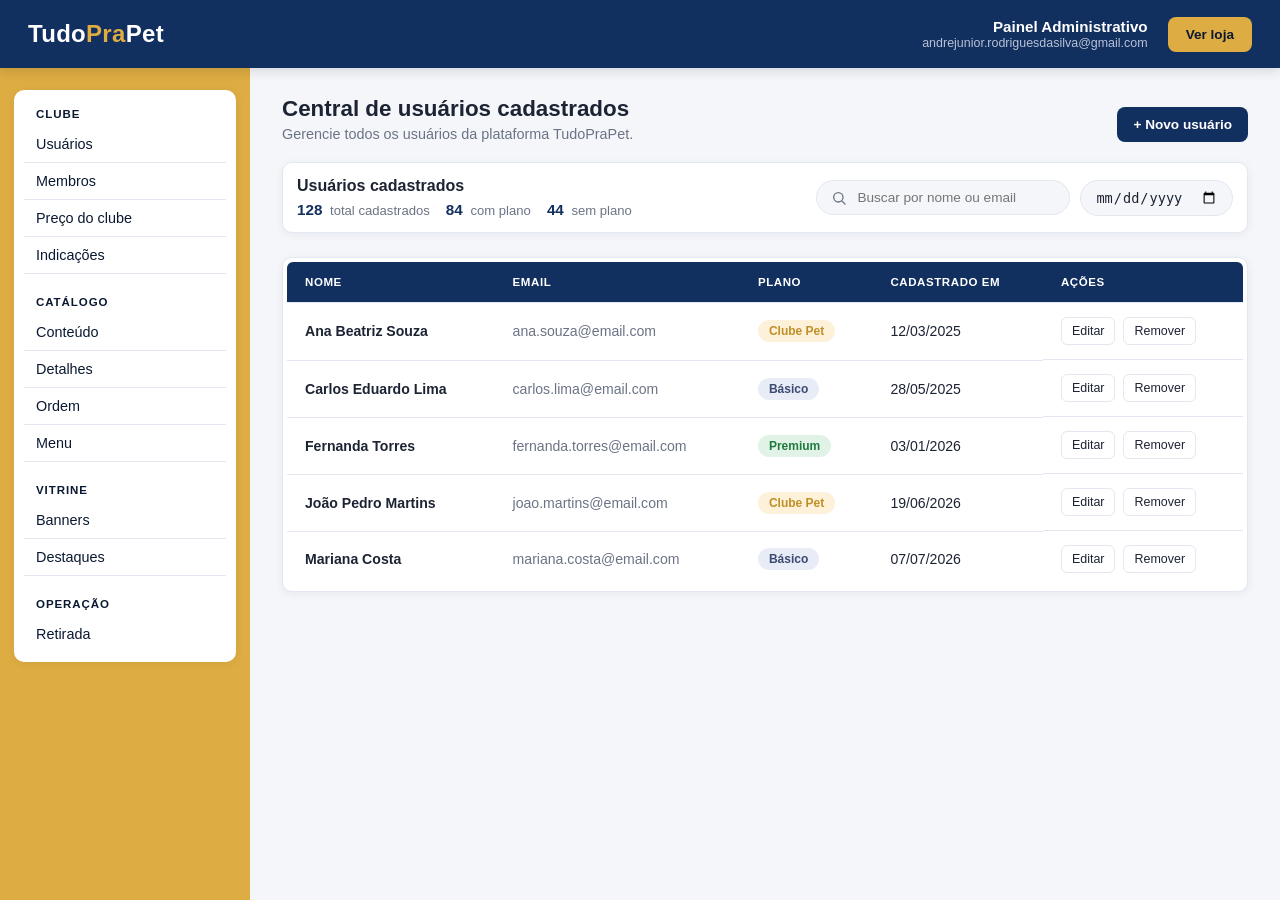
==== index.html @ 5418b4cb "adiciona estrutura inicial do painel administrativo e estilos correspondentes" ====
<!DOCTYPE html>
<html lang="pt-br">
<head>
<meta charset="UTF-8">
<meta name="viewport" content="width=device-width, initial-scale=1.0">
<title>Painel Administrativo · TudoPraPet</title>
<link rel="stylesheet" href="style.css">
</head>
<body>

  <nav class="topbar">
    <div class="brand">
      <h1>Tudo<span class="highlight">Pra</span>Pet</h1>
    </div>
    <div class="topbar-right">
      <div class="admin-meta">
        <div class="admin-title">Painel Administrativo</div>
        <div class="admin-email">andrejunior.rodriguesdasilva@gmail.com</div>
      </div>
      <button class="btn-store" type="button">Ver loja</button>
    </div>
  </nav>

  <div class="layout">

    <!-- ===== SIDEBAR ===== -->
    <aside class="sidebar">
      <nav>
        

        <div class="nav-card">
          <div class="nav-group">
            <span class="nav-title">Clube</span>
            <button class="nav-link" data-target="clube-usuarios">Usuários</button>
            <button class="nav-link" data-target="clube-membros">Membros</button>
            <button class="nav-link" data-target="clube-preco">Preço do clube</button>
            <button class="nav-link" data-target="clube-indicacoes">Indicações</button>
          </div>

          <div class="nav-group">
            <span class="nav-title">Catálogo</span>
            <button class="nav-link" data-target="catalogo-conteudo">Conteúdo</button>
            <button class="nav-link" data-target="catalogo-detalhes">Detalhes</button>
            <button class="nav-link" data-target="catalogo-ordem">Ordem</button>
            <button class="nav-link" data-target="catalogo-menu">Menu</button>
          </div>

          <div class="nav-group">
            <span class="nav-title">Vitrine</span>
            <button class="nav-link" data-target="vitrine-banners">Banners</button>
            <button class="nav-link" data-target="vitrine-destaques">Destaques</button>
          </div>

          <div class="nav-group">
            <span class="nav-title">Operação</span>
            <button class="nav-link" data-target="operacao-retirada">Retirada</button>
          </div>
        </div>
      </nav>
    </aside>

    <!-- ===== CONTENT ===== -->
    <main class="content">

      <!-- USUÁRIOS CADASTRADOS -->
      <section id="usuarios" class="panel active">
        <div class="panel-header">
          <div>
            <h2>Central de usuários cadastrados</h2>
            <p>Gerencie todos os usuários da plataforma TudoPraPet.</p>
          </div>
          <button class="btn-primary" type="button">+ Novo usuário</button>
        </div>

        <div class="card table-toolbar-card">
          <div class="table-toolbar">
            <div class="toolbar-info">
              <h3>Usuários cadastrados</h3>
              <div class="toolbar-stats">
                <span><strong>128</strong> total cadastrados</span>
                <span><strong>84</strong> com plano</span>
                <span><strong>44</strong> sem plano</span>
              </div>
            </div>
            <div class="toolbar-filters">
              <div class="search-box">
                <svg class="search-icon" viewBox="0 0 24 24" width="16" height="16" fill="none" stroke="currentColor" stroke-width="2" stroke-linecap="round" stroke-linejoin="round">
                  <circle cx="11" cy="11" r="7"></circle>
                  <line x1="21" y1="21" x2="16.65" y2="16.65"></line>
                </svg>
                <input type="text" placeholder="Buscar por nome ou email">
              </div>
              <input type="date" class="date-filter" title="Filtrar por data de cadastro">
            </div>
          </div>
        </div>

        <div class="card">
          <table>
            <thead>
              <tr>
                <th>Nome</th>
                <th>Email</th>
                <th>Plano</th>
                <th>Cadastrado em</th>
                <th>Ações</th>
              </tr>
            </thead>
            <tbody>
              <tr>
                <td class="user-name">Ana Beatriz Souza</td>
                <td class="user-email-cell">ana.souza@email.com</td>
                <td><span class="badge badge-clube">Clube Pet</span></td>
                <td>12/03/2025</td>
                <td class="row-actions">
                  <button class="icon-btn">Editar</button>
                  <button class="icon-btn danger">Remover</button>
                </td>
              </tr>
              <tr>
                <td class="user-name">Carlos Eduardo Lima</td>
                <td class="user-email-cell">carlos.lima@email.com</td>
                <td><span class="badge badge-basico">Básico</span></td>
                <td>28/05/2025</td>
                <td class="row-actions">
                  <button class="icon-btn">Editar</button>
                  <button class="icon-btn danger">Remover</button>
                </td>
              </tr>
              <tr>
                <td class="user-name">Fernanda Torres</td>
                <td class="user-email-cell">fernanda.torres@email.com</td>
                <td><span class="badge badge-premium">Premium</span></td>
                <td>03/01/2026</td>
                <td class="row-actions">
                  <button class="icon-btn">Editar</button>
                  <button class="icon-btn danger">Remover</button>
                </td>
              </tr>
              <tr>
                <td class="user-name">João Pedro Martins</td>
                <td class="user-email-cell">joao.martins@email.com</td>
                <td><span class="badge badge-clube">Clube Pet</span></td>
                <td>19/06/2026</td>
                <td class="row-actions">
                  <button class="icon-btn">Editar</button>
                  <button class="icon-btn danger">Remover</button>
                </td>
              </tr>
              <tr>
                <td class="user-name">Mariana Costa</td>
                <td class="user-email-cell">mariana.costa@email.com</td>
                <td><span class="badge badge-basico">Básico</span></td>
                <td>07/07/2026</td>
                <td class="row-actions">
                  <button class="icon-btn">Editar</button>
                  <button class="icon-btn danger">Remover</button>
                </td>
              </tr>
            </tbody>
          </table>
        </div>
      </section>

      <!-- CLUBE > USUÁRIOS -->
      <section id="clube-usuarios" class="panel">
        <div class="panel-header">
          <div>
            <h2>Clube · Usuários</h2>
            <p>Usuários vinculados ao Clube TudoPraPet.</p>
          </div>
        </div>
        <div class="card">
          <table>
            <thead>
              <tr>
                <th>Nome</th>
                <th>Email</th>
                <th>Status</th>
                <th>Cadastrado em</th>
                <th>Ações</th>
              </tr>
            </thead>
            <tbody>
              <tr>
                <td class="user-name">Ana Beatriz Souza</td>
                <td class="user-email-cell">ana.souza@email.com</td>
                <td><span class="badge badge-premium">Ativo</span></td>
                <td>12/03/2025</td>
                <td class="row-actions">
                  <button class="icon-btn">Ver</button>
                </td>
              </tr>
              <tr>
                <td class="user-name">João Pedro Martins</td>
                <td class="user-email-cell">joao.martins@email.com</td>
                <td><span class="badge badge-premium">Ativo</span></td>
                <td>19/06/2026</td>
                <td class="row-actions">
                  <button class="icon-btn">Ver</button>
                </td>
              </tr>
            </tbody>
          </table>
        </div>
      </section>

      <!-- CLUBE > MEMBROS -->
      <section id="clube-membros" class="panel">
        <div class="panel-header">
          <div>
            <h2>Clube · Membros</h2>
            <p>Visão geral dos membros ativos do clube.</p>
          </div>
        </div>
        <div class="stats-grid">
          <div class="stat-card">
            <div class="stat-label">Membros ativos</div>
            <div class="stat-value">1.284</div>
          </div>
          <div class="stat-card">
            <div class="stat-label">Novos este mês</div>
            <div class="stat-value mustard">96</div>
          </div>
          <div class="stat-card">
            <div class="stat-label">Cancelamentos</div>
            <div class="stat-value">14</div>
          </div>
        </div>
        <div class="placeholder-card">
          <h3>Lista de membros</h3>
          <p>A listagem detalhada de membros do clube será exibida aqui.</p>
        </div>
      </section>

      <!-- CLUBE > PREÇO DO CLUBE -->
      <section id="clube-preco" class="panel">
        <div class="panel-header">
          <div>
            <h2>Clube · Preço do clube</h2>
            <p>Configure o valor da assinatura do Clube TudoPraPet.</p>
          </div>
        </div>
        <div class="card" style="padding:24px;">
          <label class="price-input-label">Valor mensal (R$)</label>
          <input type="text" value="49,90" class="price-input">
          <div class="price-actions">
            <button class="btn-primary" type="button">Salvar alterações</button>
          </div>
        </div>
      </section>

      <!-- CLUBE > INDICAÇÕES -->
      <section id="clube-indicacoes" class="panel">
        <div class="panel-header">
          <div>
            <h2>Clube · Indicações</h2>
            <p>Acompanhe as indicações feitas pelos membros do clube.</p>
          </div>
        </div>
        <div class="card">
          <table>
            <thead>
              <tr>
                <th>Indicado por</th>
                <th>Email do indicado</th>
                <th>Status</th>
                <th>Data</th>
              </tr>
            </thead>
            <tbody>
              <tr>
                <td class="user-name">Ana Beatriz Souza</td>
                <td class="user-email-cell">novo.amigo@email.com</td>
                <td><span class="badge badge-premium">Convertido</span></td>
                <td>02/07/2026</td>
              </tr>
              <tr>
                <td class="user-name">Fernanda Torres</td>
                <td class="user-email-cell">outro.contato@email.com</td>
                <td><span class="badge badge-basico">Pendente</span></td>
                <td>15/07/2026</td>
              </tr>
            </tbody>
          </table>
        </div>
      </section>

      <!-- CATÁLOGO > CONTEÚDO -->
      <section id="catalogo-conteudo" class="panel">
        <div class="panel-header">
          <div>
            <h2>Catálogo · Conteúdo</h2>
            <p>Gerencie os produtos e conteúdos exibidos na loja.</p>
          </div>
          <button class="btn-primary" type="button">+ Novo item</button>
        </div>
        <div class="placeholder-card">
          <h3>Itens do catálogo</h3>
          <p>A listagem de produtos e conteúdos será exibida aqui.</p>
        </div>
      </section>

      <!-- CATÁLOGO > DETALHES -->
      <section id="catalogo-detalhes" class="panel">
        <div class="panel-header">
          <div>
            <h2>Catálogo · Detalhes</h2>
            <p>Edite as informações detalhadas de cada item do catálogo.</p>
          </div>
        </div>
        <div class="placeholder-card">
          <h3>Detalhes do item</h3>
          <p>Selecione um item do catálogo para editar seus detalhes.</p>
        </div>
      </section>

      <!-- CATÁLOGO > ORDEM -->
      <section id="catalogo-ordem" class="panel">
        <div class="panel-header">
          <div>
            <h2>Catálogo · Ordem</h2>
            <p>Defina a ordem de exibição dos itens na loja.</p>
          </div>
        </div>
        <div class="placeholder-card">
          <h3>Ordenação</h3>
          <p>Arraste e solte os itens para reordenar (em breve).</p>
        </div>
      </section>

      <!-- CATÁLOGO > MENU -->
      <section id="catalogo-menu" class="panel">
        <div class="panel-header">
          <div>
            <h2>Catálogo · Menu</h2>
            <p>Gerencie as categorias e o menu de navegação da loja.</p>
          </div>
        </div>
        <div class="placeholder-card">
          <h3>Estrutura do menu</h3>
          <p>A árvore de categorias e menu será exibida aqui.</p>
        </div>
      </section>

      <!-- VITRINE > BANNERS -->
      <section id="vitrine-banners" class="panel">
        <div class="panel-header">
          <div>
            <h2>Vitrine · Banners</h2>
            <p>Gerencie os banners exibidos na loja.</p>
          </div>
          <button class="btn-primary" type="button">+ Novo banner</button>
        </div>
        <div class="placeholder-card">
          <h3>Banners cadastrados</h3>
          <p>A listagem de banners da vitrine será exibida aqui.</p>
        </div>
      </section>

      <!-- VITRINE > DESTAQUES -->
      <section id="vitrine-destaques" class="panel">
        <div class="panel-header">
          <div>
            <h2>Vitrine · Destaques</h2>
            <p>Defina os produtos e conteúdos em destaque na loja.</p>
          </div>
        </div>
        <div class="placeholder-card">
          <h3>Itens em destaque</h3>
          <p>A listagem de destaques da vitrine será exibida aqui.</p>
        </div>
      </section>

      <!-- OPERAÇÃO > RETIRADA -->
      <section id="operacao-retirada" class="panel">
        <div class="panel-header">
          <div>
            <h2>Operação · Retirada</h2>
            <p>Gerencie os pontos e pedidos de retirada.</p>
          </div>
        </div>
        <div class="placeholder-card">
          <h3>Pedidos para retirada</h3>
          <p>A listagem de pedidos de retirada será exibida aqui.</p>
        </div>
      </section>

    </main>
  </div>

  <script>
    const navLinks = document.querySelectorAll('.nav-link');
    const panels = document.querySelectorAll('.panel');

    navLinks.forEach(link => {
      link.addEventListener('click', () => {
        const target = link.getAttribute('data-target');

        navLinks.forEach(l => l.classList.remove('active'));
        link.classList.add('active');

        panels.forEach(panel => {
          panel.classList.toggle('active', panel.id === target);
        });
      });
    });
  </script>

</body>
</html>
---- style.css ----
:root{
  --navy: #112f5f;
  --navy-dark: #0a1931;
  --navy-light: #1a3773;
  --mustard: #ddac42;
  --mustard-dark: #c08f27;
  --bg: #f4f6fa;
  --card: #ffffff;
  --border: #e3e7ef;
  --text: #1c2333;
  --text-muted: #6b7385;
  --radius: 10px;
  --shadow: 0 2px 10px rgba(15, 26, 53, 0.06);
}

*{box-sizing:border-box;}
body{margin:0;padding:0;}

body{
  font-family: "Segoe UI", Roboto, Helvetica, Arial, sans-serif;
  background: var(--bg);
  color: var(--text);
}

/* ===== TOPBAR ===== */
.topbar{
  background: var(--navy);
  color:#fff;
  display:flex;
  align-items:center;
  justify-content:space-between;
  padding: 0 28px;
  height: 68px;
  position: sticky;
  top:0;
  z-index: 100;
  box-shadow: 0 2px 12px rgba(0,0,0,0.15);
}

.brand h1{
  margin:0;
  font-size: 1.5rem;
  font-weight: 800;
  letter-spacing: 0.3px;
}

.brand h1 .highlight{
  color: var(--mustard);
}

.topbar-right{
  display:flex;
  align-items:center;
  gap: 20px;
}

.admin-meta{
  text-align:right;
  line-height: 1.25;
}

.admin-meta .admin-title{
  font-weight: 600;
  font-size: 0.95rem;
}

.admin-meta .admin-email{
  font-size: 0.78rem;
  color: #b9c2d6;
}

.btn-store{
  background: var(--mustard);
  color: var(--navy-dark);
  border: none;
  padding: 10px 18px;
  border-radius: 8px;
  font-weight: 700;
  font-size: 0.85rem;
  cursor: pointer;
  transition: background 0.15s ease, transform 0.1s ease;
  white-space: nowrap;
}

.btn-store:hover{
  background: var(--mustard-dark);
}

.btn-store:active{
  transform: scale(0.97);
}

/* ===== LAYOUT ===== */
.layout{
  display:flex;
  min-height: calc(100vh - 68px);
}

/* ===== SIDEBAR ===== */
.sidebar{
  width: 250px;
  flex-shrink:0;
  background: var(--mustard);
  color: var(--navy-dark);
  padding: 22px 14px;
}

.nav-card{
  background: #fff;
  border-radius: var(--radius);
  box-shadow: var(--shadow);
  padding: 10px;
  margin-bottom: 16px;
}

.nav-card:last-child{
  margin-bottom: 0;
}

.nav-group{
  margin-bottom: 14px;
}

.nav-group:last-child{
  margin-bottom: 0;
}

.nav-title{
  display:block;
  font-size: 0.72rem;
  text-transform: uppercase;
  letter-spacing: 0.08em;
  color: var(--navy-dark);
  font-weight: 800;
  padding: 8px 12px 6px;
}

.nav-link{
  display:block;
  width:100%;
  background: none;
  border: none;
  border-bottom: 1px solid var(--border);
  color: var(--navy-dark);
  text-align:left;
  padding: 10px 12px;
  font-size: 0.9rem;
  cursor:pointer;
  transition: background 0.15s ease, color 0.15s ease;
}

.nav-group:last-child .nav-link:last-child{
  border-bottom: none;
}

.nav-link:hover{
  background: var(--bg);
}

.nav-link.active{
  background: var(--navy);
  color: #fff;
  font-weight: 700;
  border-radius: 8px;
  border-color: var(--navy);
}

/* ===== CONTENT ===== */
.content{
  flex:1;
  padding: 28px 32px;
  max-width: 100%;
  overflow-x: auto;
}

.panel{
  display:none;
}

.panel.active{
  display:block;
  animation: fadeIn 0.18s ease;
}

@keyframes fadeIn{
  from{opacity:0; transform: translateY(4px);}
  to{opacity:1; transform: translateY(0);}
}

.panel-header{
  display:flex;
  align-items:flex-end;
  justify-content:space-between;
  flex-wrap: wrap;
  gap: 12px;
  margin-bottom: 20px;
}

.panel-header h2{
  margin:0 0 4px 0;
  font-size: 1.4rem;
}

.panel-header p{
  margin:0;
  color: var(--text-muted);
  font-size: 0.9rem;
}

.btn-primary{
  background: var(--navy);
  color:#fff;
  border:none;
  padding: 10px 16px;
  border-radius: 8px;
  font-weight: 600;
  font-size: 0.85rem;
  cursor:pointer;
}

.btn-primary:hover{
  background: var(--navy-light);
}

/* ===== CARD / TABLE ===== */
.card{
  background: var(--card);
  border: 1px solid var(--border);
  border-radius: var(--radius);
  box-shadow: var(--shadow);
  padding: 4px;
  margin-bottom: 24px;
  overflow: hidden;
}

.table-toolbar-card{
  padding: 14px;
}

.table-toolbar{
  display:flex;
  align-items:center;
  justify-content:space-between;
  flex-wrap: wrap;
  gap: 16px;
}

.toolbar-info h3{
  margin: 0 0 6px 0;
  font-size: 1rem;
  color: var(--text);
}

.toolbar-stats{
  display:flex;
  flex-wrap: wrap;
  gap: 16px;
  font-size: 0.82rem;
  color: var(--text-muted);
}

.toolbar-stats strong{
  color: var(--navy);
  font-size: 0.95rem;
  margin-right: 4px;
}

.toolbar-filters{
  display:flex;
  align-items:center;
  gap: 10px;
  flex-wrap: wrap;
}

.search-box{
  display:flex;
  align-items:center;
  gap: 8px;
  background: var(--bg);
  border: 1px solid var(--border);
  border-radius: 999px;
  padding: 8px 14px;
  transition: border-color 0.15s ease;
}

.search-box:focus-within{
  border-color: var(--navy);
}

.search-icon{
  color: var(--text-muted);
  flex-shrink: 0;
}

.search-box input{
  border: none;
  background: none;
  outline: none;
  font-size: 0.85rem;
  color: var(--text);
  width: 200px;
}

.date-filter{
  border: 1px solid var(--border);
  border-radius: 999px;
  padding: 8px 14px;
  font-size: 0.85rem;
  color: var(--text);
  background: var(--bg);
  outline: none;
}

.date-filter:focus{
  border-color: var(--navy);
}

table{
  width:100%;
  border-collapse: collapse;
  font-size: 0.88rem;
}

thead th{
  text-align:left;
  padding: 14px 18px;
  font-size: 0.72rem;
  text-transform: uppercase;
  letter-spacing: 0.05em;
  color: #fff;
  background: var(--navy);
  border-bottom: 1px solid var(--border);
}

thead th:first-child{
  border-top-left-radius: 6px;
}

thead th:last-child{
  border-top-right-radius: 6px;
}

tbody td{
  padding: 14px 18px;
  border-bottom: 1px solid var(--border);
  vertical-align: middle;
}

tbody tr:last-child td{
  border-bottom: none;
}

tbody tr:hover{
  background: #fafbfd;
}

.user-name{
  font-weight: 600;
}

.user-email-cell{
  color: var(--text-muted);
}

.badge{
  display:inline-block;
  padding: 4px 11px;
  border-radius: 999px;
  font-size: 0.75rem;
  font-weight: 700;
}

.badge-clube{ background:#fdf1da; color:var(--mustard-dark); }
.badge-basico{ background:#e7ecf7; color:#3b4a72; }
.badge-premium{ background:#e0f3e6; color:#1f7a3d; }

.row-actions{
  display:flex;
  gap:8px;
}

.icon-btn{
  border:1px solid var(--border);
  background:#fff;
  border-radius:6px;
  padding: 6px 10px;
  font-size: 0.78rem;
  cursor:pointer;
  color: var(--text);
}

.icon-btn:hover{
  border-color: var(--navy);
  color: var(--navy);
}

.icon-btn.danger:hover{
  border-color:#c0392b;
  color:#c0392b;
}

/* ===== STATS (Clube) ===== */
.stats-grid{
  display:grid;
  grid-template-columns: repeat(auto-fit, minmax(200px, 1fr));
  gap: 16px;
  margin-bottom: 24px;
}

.stat-card{
  background: var(--card);
  border: 1px solid var(--border);
  border-radius: var(--radius);
  box-shadow: var(--shadow);
  padding: 18px 20px;
}

.stat-card .stat-label{
  font-size: 0.78rem;
  color: var(--text-muted);
  margin-bottom: 6px;
}

.stat-card .stat-value{
  font-size: 1.6rem;
  font-weight: 800;
  color: var(--navy);
}

.stat-card .stat-value.mustard{
  color: var(--mustard-dark);
}

.placeholder-card{
  background: var(--card);
  border: 1px dashed var(--border);
  border-radius: var(--radius);
  padding: 40px 20px;
  text-align:center;
  color: var(--text-muted);
}

.placeholder-card h3{
  color: var(--text);
  margin-top:0;
}

.price-input-label{
  display:block;
  font-size:0.85rem;
  color:var(--text-muted);
  margin-bottom:6px;
}

.price-input{
  padding:10px 14px;
  border:1px solid var(--border);
  border-radius:8px;
  font-size:1rem;
  width:220px;
}

.price-actions{
  margin-top:16px;
}

@media (max-width: 860px){
  .layout{ flex-direction: column; }
  .sidebar{ width:100%; display:flex; flex-wrap:wrap; gap:4px; }
  .nav-group{ margin-bottom: 8px; }
  .content{ padding: 20px; }
}
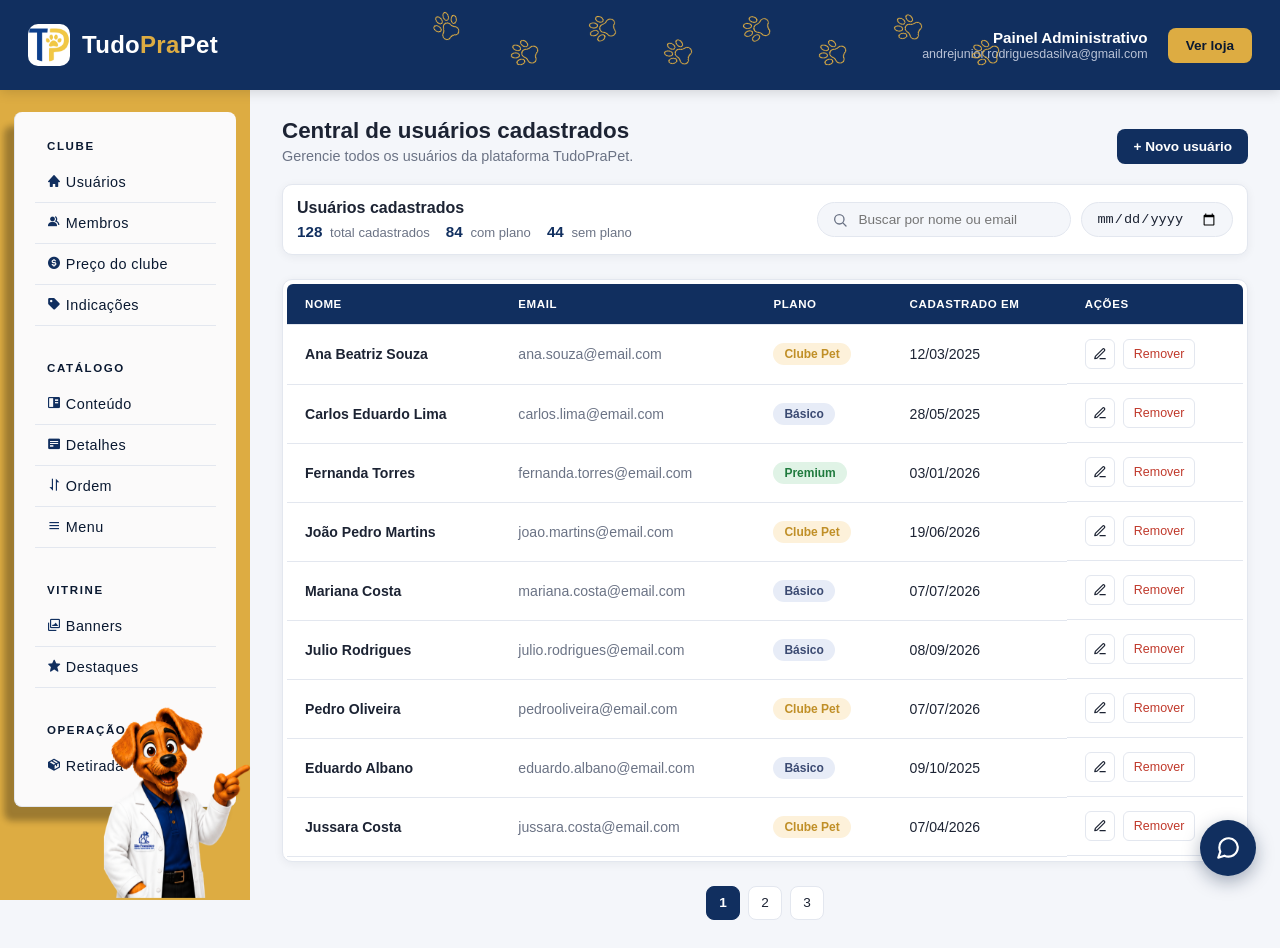
==== commit b4f06a89: "feat: - Criei a estrutura da `.topbar` com informações administrativas, logo e botão de acesso à loj" ====
--- a/index.html
+++ b/index.html
@@ -5,11 +5,16 @@
 <meta name="viewport" content="width=device-width, initial-scale=1.0">
 <title>Painel Administrativo · TudoPraPet</title>
 <link rel="stylesheet" href="style.css">
+<link href='https://unpkg.com/boxicons@2.1.4/css/boxicons.min.css' rel='stylesheet'>
+<link href="https://unpkg.com/boxicons@2.1.4/css/boxicons.min.css" rel="stylesheet">
+
+
 </head>
 <body>
 
   <nav class="topbar">
     <div class="brand">
+      <img src="img/logo-tudoprapet.png" alt="Logo TudoPraPet" class="logo">
       <h1>Tudo<span class="highlight">Pra</span>Pet</h1>
     </div>
     <div class="topbar-right">
@@ -19,6 +24,19 @@
       </div>
       <button class="btn-store" type="button">Ver loja</button>
     </div>
+
+    <div class="paw-trail" aria-hidden="true">
+      <img src="img/pataamarela.png" class="paw paw-1" alt="">
+      <img src="img/pataamarela.png" class="paw paw-2" alt="">
+      <img src="img/pataamarela.png" class="paw paw-3" alt="">
+      <img src="img/pataamarela.png" class="paw paw-4" alt="">
+      <img src="img/pataamarela.png" class="paw paw-5" alt="">
+      <img src="img/pataamarela.png" class="paw paw-6" alt="">
+       <img src="img/pataamarela.png" class="paw paw-7" alt="">
+      <img src="img/pataamarela.png" class="paw paw-8" alt="">
+     
+   
+    </div>
   </nav>
 
   <div class="layout">
@@ -31,30 +49,34 @@
         <div class="nav-card">
           <div class="nav-group">
             <span class="nav-title">Clube</span>
-            <button class="nav-link" data-target="clube-usuarios">Usuários</button>
-            <button class="nav-link" data-target="clube-membros">Membros</button>
-            <button class="nav-link" data-target="clube-preco">Preço do clube</button>
-            <button class="nav-link" data-target="clube-indicacoes">Indicações</button>
+            <button class="nav-link" data-target="clube-usuarios"> <i class='bx bxs-home'></i> Usuários</button>
+            <button class="nav-link" data-target="clube-membros"> <i class="bx bxs-group"></i> Membros</button>
+            <button class="nav-link" data-target="clube-preco"> <i class="bx bxs-dollar-circle"></i> Preço do clube</button>
+            <button class="nav-link" data-target="clube-indicacoes"> <i class="bx bxs-purchase-tag"></i> Indicações</button>
           </div>
 
           <div class="nav-group">
             <span class="nav-title">Catálogo</span>
-            <button class="nav-link" data-target="catalogo-conteudo">Conteúdo</button>
-            <button class="nav-link" data-target="catalogo-detalhes">Detalhes</button>
-            <button class="nav-link" data-target="catalogo-ordem">Ordem</button>
-            <button class="nav-link" data-target="catalogo-menu">Menu</button>
+            <button class="nav-link" data-target="catalogo-conteudo"> <i class="bx bxs-book-content"></i> Conteúdo</button>
+            <button class="nav-link" data-target="catalogo-detalhes"> <i class="bx bxs-detail"></i>  Detalhes</button>
+            <button class="nav-link" data-target="catalogo-ordem"> <i class="bx bx-sort"></i> Ordem</button>
+            <button class="nav-link" data-target="catalogo-menu"> <i class="bx bx-menu"></i> Menu</button>
           </div>
 
           <div class="nav-group">
             <span class="nav-title">Vitrine</span>
-            <button class="nav-link" data-target="vitrine-banners">Banners</button>
-            <button class="nav-link" data-target="vitrine-destaques">Destaques</button>
+            <button class="nav-link" data-target="vitrine-banners"> <i class="bx bx-images"></i> Banners</button>
+            <button class="nav-link" data-target="vitrine-destaques"> <i class="bx bxs-star"></i> Destaques</button>
           </div>
 
           <div class="nav-group">
             <span class="nav-title">Operação</span>
-            <button class="nav-link" data-target="operacao-retirada">Retirada</button>
-          </div>
+            <button class="nav-link" data-target="operacao-retirada"> <i class="bx bxs-package"></i> Retirada</button>
+          </div>
+        </div>
+
+        <div class="imagem-flutuante">
+          <img src="img/semfundo.png" alt="imagem sem fundo" class="imagem-flutuante">
         </div>
       </nav>
     </aside>
@@ -106,14 +128,19 @@
                 <th>Ações</th>
               </tr>
             </thead>
-            <tbody>
+            <tbody id="usuarios-tbody">
               <tr>
                 <td class="user-name">Ana Beatriz Souza</td>
                 <td class="user-email-cell">ana.souza@email.com</td>
                 <td><span class="badge badge-clube">Clube Pet</span></td>
                 <td>12/03/2025</td>
                 <td class="row-actions">
-                  <button class="icon-btn">Editar</button>
+                  <button class="icon-btn icon-btn-only" title="Editar" aria-label="Editar">
+                    <svg viewBox="0 0 24 24" width="14" height="14" fill="none" stroke="currentColor" stroke-width="2" stroke-linecap="round" stroke-linejoin="round">
+                      <path d="M12 20h9"></path>
+                      <path d="M16.5 3.5a2.121 2.121 0 0 1 3 3L7 19l-4 1 1-4Z"></path>
+                    </svg>
+                  </button>
                   <button class="icon-btn danger">Remover</button>
                 </td>
               </tr>
@@ -123,7 +150,12 @@
                 <td><span class="badge badge-basico">Básico</span></td>
                 <td>28/05/2025</td>
                 <td class="row-actions">
-                  <button class="icon-btn">Editar</button>
+                  <button class="icon-btn icon-btn-only" title="Editar" aria-label="Editar">
+                    <svg viewBox="0 0 24 24" width="14" height="14" fill="none" stroke="currentColor" stroke-width="2" stroke-linecap="round" stroke-linejoin="round">
+                      <path d="M12 20h9"></path>
+                      <path d="M16.5 3.5a2.121 2.121 0 0 1 3 3L7 19l-4 1 1-4Z"></path>
+                    </svg>
+                  </button>
                   <button class="icon-btn danger">Remover</button>
                 </td>
               </tr>
@@ -133,7 +165,12 @@
                 <td><span class="badge badge-premium">Premium</span></td>
                 <td>03/01/2026</td>
                 <td class="row-actions">
-                  <button class="icon-btn">Editar</button>
+                  <button class="icon-btn icon-btn-only" title="Editar" aria-label="Editar">
+                    <svg viewBox="0 0 24 24" width="14" height="14" fill="none" stroke="currentColor" stroke-width="2" stroke-linecap="round" stroke-linejoin="round">
+                      <path d="M12 20h9"></path>
+                      <path d="M16.5 3.5a2.121 2.121 0 0 1 3 3L7 19l-4 1 1-4Z"></path>
+                    </svg>
+                  </button>
                   <button class="icon-btn danger">Remover</button>
                 </td>
               </tr>
@@ -143,7 +180,12 @@
                 <td><span class="badge badge-clube">Clube Pet</span></td>
                 <td>19/06/2026</td>
                 <td class="row-actions">
-                  <button class="icon-btn">Editar</button>
+                  <button class="icon-btn icon-btn-only" title="Editar" aria-label="Editar">
+                    <svg viewBox="0 0 24 24" width="14" height="14" fill="none" stroke="currentColor" stroke-width="2" stroke-linecap="round" stroke-linejoin="round">
+                      <path d="M12 20h9"></path>
+                      <path d="M16.5 3.5a2.121 2.121 0 0 1 3 3L7 19l-4 1 1-4Z"></path>
+                    </svg>
+                  </button>
                   <button class="icon-btn danger">Remover</button>
                 </td>
               </tr>
@@ -153,13 +195,277 @@
                 <td><span class="badge badge-basico">Básico</span></td>
                 <td>07/07/2026</td>
                 <td class="row-actions">
-                  <button class="icon-btn">Editar</button>
-                  <button class="icon-btn danger">Remover</button>
-                </td>
-              </tr>
+                  <button class="icon-btn icon-btn-only" title="Editar" aria-label="Editar">
+                    <svg viewBox="0 0 24 24" width="14" height="14" fill="none" stroke="currentColor" stroke-width="2" stroke-linecap="round" stroke-linejoin="round">
+                      <path d="M12 20h9"></path>
+                      <path d="M16.5 3.5a2.121 2.121 0 0 1 3 3L7 19l-4 1 1-4Z"></path>
+                    </svg>
+                  </button>
+                  <button class="icon-btn danger">Remover</button>
+                </td>
+              </tr>
+                <tr>
+                <td class="user-name">Julio Rodrigues</td>
+                <td class="user-email-cell">julio.rodrigues@email.com</td>
+                <td><span class="badge badge-basico">Básico</span></td>
+                <td>08/09/2026</td>
+                <td class="row-actions">
+                  <button class="icon-btn icon-btn-only" title="Editar" aria-label="Editar">
+                    <svg viewBox="0 0 24 24" width="14" height="14" fill="none" stroke="currentColor" stroke-width="2" stroke-linecap="round" stroke-linejoin="round">
+                      <path d="M12 20h9"></path>
+                      <path d="M16.5 3.5a2.121 2.121 0 0 1 3 3L7 19l-4 1 1-4Z"></path>
+                    </svg>
+                  </button>
+                  <button class="icon-btn danger">Remover</button>
+                </td>
+              </tr>
+                <tr>
+                <td class="user-name">Pedro Oliveira</td>
+                <td class="user-email-cell">pedrooliveira@email.com</td>
+                <td><span class="badge badge-clube">Clube Pet</span></td>
+                <td>07/07/2026</td>
+                <td class="row-actions">
+                  <button class="icon-btn icon-btn-only" title="Editar" aria-label="Editar">
+                    <svg viewBox="0 0 24 24" width="14" height="14" fill="none" stroke="currentColor" stroke-width="2" stroke-linecap="round" stroke-linejoin="round">
+                      <path d="M12 20h9"></path>
+                      <path d="M16.5 3.5a2.121 2.121 0 0 1 3 3L7 19l-4 1 1-4Z"></path>
+                    </svg>
+                  </button>
+                  <button class="icon-btn danger">Remover</button>
+                </td>
+              </tr>
+                <tr>
+                <td class="user-name">Eduardo Albano</td>
+                <td class="user-email-cell">eduardo.albano@email.com</td>
+                <td><span class="badge badge-basico">Básico</span></td>
+                <td>09/10/2025</td>
+                <td class="row-actions">
+                  <button class="icon-btn icon-btn-only" title="Editar" aria-label="Editar">
+                    <svg viewBox="0 0 24 24" width="14" height="14" fill="none" stroke="currentColor" stroke-width="2" stroke-linecap="round" stroke-linejoin="round">
+                      <path d="M12 20h9"></path>
+                      <path d="M16.5 3.5a2.121 2.121 0 0 1 3 3L7 19l-4 1 1-4Z"></path>
+                    </svg>
+                  </button>
+                  <button class="icon-btn danger">Remover</button>
+                </td>
+              </tr>
+                <tr>
+                <td class="user-name">Jussara Costa</td>
+                <td class="user-email-cell">jussara.costa@email.com</td>
+                <td><span class="badge badge-clube">Clube Pet</span></td>
+                <td>07/04/2026</td>
+                <td class="row-actions">
+                  <button class="icon-btn icon-btn-only" title="Editar" aria-label="Editar">
+                    <svg viewBox="0 0 24 24" width="14" height="14" fill="none" stroke="currentColor" stroke-width="2" stroke-linecap="round" stroke-linejoin="round">
+                      <path d="M12 20h9"></path>
+                      <path d="M16.5 3.5a2.121 2.121 0 0 1 3 3L7 19l-4 1 1-4Z"></path>
+                    </svg>
+                  </button>
+                  <button class="icon-btn danger">Remover</button>
+                </td>
+              </tr>
+              <tr>
+                <td class="user-name">Ana Beatriz Souza</td>
+                <td class="user-email-cell">ana.souza@email.com</td>
+                <td><span class="badge badge-clube">Clube Pet</span></td>
+                <td>12/03/2025</td>
+                <td class="row-actions">
+                  <button class="icon-btn icon-btn-only" title="Editar" aria-label="Editar">
+                    <svg viewBox="0 0 24 24" width="14" height="14" fill="none" stroke="currentColor" stroke-width="2" stroke-linecap="round" stroke-linejoin="round">
+                      <path d="M12 20h9"></path>
+                      <path d="M16.5 3.5a2.121 2.121 0 0 1 3 3L7 19l-4 1 1-4Z"></path>
+                    </svg>
+                  </button>
+                  <button class="icon-btn danger">Remover</button>
+                </td>
+              </tr>
+              <tr>
+                <td class="user-name">Carlos Eduardo Lima</td>
+                <td class="user-email-cell">carlos.lima@email.com</td>
+                <td><span class="badge badge-basico">Básico</span></td>
+                <td>28/05/2025</td>
+                <td class="row-actions">
+                  <button class="icon-btn icon-btn-only" title="Editar" aria-label="Editar">
+                    <svg viewBox="0 0 24 24" width="14" height="14" fill="none" stroke="currentColor" stroke-width="2" stroke-linecap="round" stroke-linejoin="round">
+                      <path d="M12 20h9"></path>
+                      <path d="M16.5 3.5a2.121 2.121 0 0 1 3 3L7 19l-4 1 1-4Z"></path>
+                    </svg>
+                  </button>
+                  <button class="icon-btn danger">Remover</button>
+                </td>
+              </tr>
+              <tr>
+                <td class="user-name">Fernanda Torres</td>
+                <td class="user-email-cell">fernanda.torres@email.com</td>
+                <td><span class="badge badge-premium">Premium</span></td>
+                <td>03/01/2026</td>
+                <td class="row-actions">
+                  <button class="icon-btn icon-btn-only" title="Editar" aria-label="Editar">
+                    <svg viewBox="0 0 24 24" width="14" height="14" fill="none" stroke="currentColor" stroke-width="2" stroke-linecap="round" stroke-linejoin="round">
+                      <path d="M12 20h9"></path>
+                      <path d="M16.5 3.5a2.121 2.121 0 0 1 3 3L7 19l-4 1 1-4Z"></path>
+                    </svg>
+                  </button>
+                  <button class="icon-btn danger">Remover</button>
+                </td>
+              </tr>
+              <tr>
+                <td class="user-name">João Pedro Martins</td>
+                <td class="user-email-cell">joao.martins@email.com</td>
+                <td><span class="badge badge-clube">Clube Pet</span></td>
+                <td>19/06/2026</td>
+                <td class="row-actions">
+                  <button class="icon-btn icon-btn-only" title="Editar" aria-label="Editar">
+                    <svg viewBox="0 0 24 24" width="14" height="14" fill="none" stroke="currentColor" stroke-width="2" stroke-linecap="round" stroke-linejoin="round">
+                      <path d="M12 20h9"></path>
+                      <path d="M16.5 3.5a2.121 2.121 0 0 1 3 3L7 19l-4 1 1-4Z"></path>
+                    </svg>
+                  </button>
+                  <button class="icon-btn danger">Remover</button>
+                </td>
+              </tr>
+              <tr>
+                <td class="user-name">Mariana Costa</td>
+                <td class="user-email-cell">mariana.costa@email.com</td>
+                <td><span class="badge badge-basico">Básico</span></td>
+                <td>07/07/2026</td>
+                <td class="row-actions">
+                  <button class="icon-btn icon-btn-only" title="Editar" aria-label="Editar">
+                    <svg viewBox="0 0 24 24" width="14" height="14" fill="none" stroke="currentColor" stroke-width="2" stroke-linecap="round" stroke-linejoin="round">
+                      <path d="M12 20h9"></path>
+                      <path d="M16.5 3.5a2.121 2.121 0 0 1 3 3L7 19l-4 1 1-4Z"></path>
+                    </svg>
+                  </button>
+                  <button class="icon-btn danger">Remover</button>
+                </td>
+              </tr>
+                <tr>
+                <td class="user-name">Julio Rodrigues</td>
+                <td class="user-email-cell">julio.rodrigues@email.com</td>
+                <td><span class="badge badge-basico">Básico</span></td>
+                <td>08/09/2026</td>
+                <td class="row-actions">
+                  <button class="icon-btn icon-btn-only" title="Editar" aria-label="Editar">
+                    <svg viewBox="0 0 24 24" width="14" height="14" fill="none" stroke="currentColor" stroke-width="2" stroke-linecap="round" stroke-linejoin="round">
+                      <path d="M12 20h9"></path>
+                      <path d="M16.5 3.5a2.121 2.121 0 0 1 3 3L7 19l-4 1 1-4Z"></path>
+                    </svg>
+                  </button>
+                  <button class="icon-btn danger">Remover</button>
+                </td>
+              </tr>
+                <tr>
+                <td class="user-name">Pedro Oliveira</td>
+                <td class="user-email-cell">pedrooliveira@email.com</td>
+                <td><span class="badge badge-clube">Clube Pet</span></td>
+                <td>07/07/2026</td>
+                <td class="row-actions">
+                  <button class="icon-btn icon-btn-only" title="Editar" aria-label="Editar">
+                    <svg viewBox="0 0 24 24" width="14" height="14" fill="none" stroke="currentColor" stroke-width="2" stroke-linecap="round" stroke-linejoin="round">
+                      <path d="M12 20h9"></path>
+                      <path d="M16.5 3.5a2.121 2.121 0 0 1 3 3L7 19l-4 1 1-4Z"></path>
+                    </svg>
+                  </button>
+                  <button class="icon-btn danger">Remover</button>
+                </td>
+              </tr>
+                <tr>
+                <td class="user-name">Eduardo Albano</td>
+                <td class="user-email-cell">eduardo.albano@email.com</td>
+                <td><span class="badge badge-basico">Básico</span></td>
+                <td>09/10/2025</td>
+                <td class="row-actions">
+                  <button class="icon-btn icon-btn-only" title="Editar" aria-label="Editar">
+                    <svg viewBox="0 0 24 24" width="14" height="14" fill="none" stroke="currentColor" stroke-width="2" stroke-linecap="round" stroke-linejoin="round">
+                      <path d="M12 20h9"></path>
+                      <path d="M16.5 3.5a2.121 2.121 0 0 1 3 3L7 19l-4 1 1-4Z"></path>
+                    </svg>
+                  </button>
+                  <button class="icon-btn danger">Remover</button>
+                </td>
+              </tr>
+                <tr>
+                <td class="user-name">Jussara Costa</td>
+                <td class="user-email-cell">jussara.costa@email.com</td>
+                <td><span class="badge badge-clube">Clube Pet</span></td>
+                <td>07/04/2026</td>
+                <td class="row-actions">
+                  <button class="icon-btn icon-btn-only" title="Editar" aria-label="Editar">
+                    <svg viewBox="0 0 24 24" width="14" height="14" fill="none" stroke="currentColor" stroke-width="2" stroke-linecap="round" stroke-linejoin="round">
+                      <path d="M12 20h9"></path>
+                      <path d="M16.5 3.5a2.121 2.121 0 0 1 3 3L7 19l-4 1 1-4Z"></path>
+                    </svg>
+                  </button>
+                  <button class="icon-btn danger">Remover</button>
+                </td>
+              </tr>
+              </tr>
+                <tr>
+                <td class="user-name">Jussara Costa</td>
+                <td class="user-email-cell">jussara.costa@email.com</td>
+                <td><span class="badge badge-clube">Clube Pet</span></td>
+                <td>07/04/2026</td>
+                <td class="row-actions">
+                  <button class="icon-btn icon-btn-only" title="Editar" aria-label="Editar">
+                    <svg viewBox="0 0 24 24" width="14" height="14" fill="none" stroke="currentColor" stroke-width="2" stroke-linecap="round" stroke-linejoin="round">
+                      <path d="M12 20h9"></path>
+                      <path d="M16.5 3.5a2.121 2.121 0 0 1 3 3L7 19l-4 1 1-4Z"></path>
+                    </svg>
+                  </button>
+                  <button class="icon-btn danger">Remover</button>
+                </td>
+              </tr>
+              <tr>
+                <td class="user-name">Ana Beatriz Souza</td>
+                <td class="user-email-cell">ana.souza@email.com</td>
+                <td><span class="badge badge-clube">Clube Pet</span></td>
+                <td>12/03/2025</td>
+                <td class="row-actions">
+                  <button class="icon-btn icon-btn-only" title="Editar" aria-label="Editar">
+                    <svg viewBox="0 0 24 24" width="14" height="14" fill="none" stroke="currentColor" stroke-width="2" stroke-linecap="round" stroke-linejoin="round">
+                      <path d="M12 20h9"></path>
+                      <path d="M16.5 3.5a2.121 2.121 0 0 1 3 3L7 19l-4 1 1-4Z"></path>
+                    </svg>
+                  </button>
+                  <button class="icon-btn danger">Remover</button>
+                </td>
+              </tr>
+              <tr>
+                <td class="user-name">Ana Beatriz Souza</td>
+                <td class="user-email-cell">ana.souza@email.com</td>
+                <td><span class="badge badge-clube">Clube Pet</span></td>
+                <td>12/03/2025</td>
+                <td class="row-actions">
+                  <button class="icon-btn icon-btn-only" title="Editar" aria-label="Editar">
+                    <svg viewBox="0 0 24 24" width="14" height="14" fill="none" stroke="currentColor" stroke-width="2" stroke-linecap="round" stroke-linejoin="round">
+                      <path d="M12 20h9"></path>
+                      <path d="M16.5 3.5a2.121 2.121 0 0 1 3 3L7 19l-4 1 1-4Z"></path>
+                    </svg>
+                  </button>
+                  <button class="icon-btn danger">Remover</button>
+                </td>
+              </tr>
+              <tr>
+                <td class="user-name">Carlos Eduardo Lima</td>
+                <td class="user-email-cell">carlos.lima@email.com</td>
+                <td><span class="badge badge-basico">Básico</span></td>
+                <td>28/05/2025</td>
+                <td class="row-actions">
+                  <button class="icon-btn icon-btn-only" title="Editar" aria-label="Editar">
+                    <svg viewBox="0 0 24 24" width="14" height="14" fill="none" stroke="currentColor" stroke-width="2" stroke-linecap="round" stroke-linejoin="round">
+                      <path d="M12 20h9"></path>
+                      <path d="M16.5 3.5a2.121 2.121 0 0 1 3 3L7 19l-4 1 1-4Z"></path>
+                    </svg>
+                  </button>
+                  <button class="icon-btn danger">Remover</button>
+                </td>
+              </tr>
+              <tr>
             </tbody>
           </table>
         </div>
+
+        <div class="pagination" id="usuarios-pagination"></div>
       </section>
 
       <!-- CLUBE > USUÁRIOS -->
@@ -227,10 +533,23 @@
             <div class="stat-value">14</div>
           </div>
         </div>
-        <div class="placeholder-card">
-          <h3>Lista de membros</h3>
-          <p>A listagem detalhada de membros do clube será exibida aqui.</p>
-        </div>
+       <div class="card">
+  <table>
+    <thead>
+      <tr>
+        <th>Nome</th>
+        <th>Email</th>
+        <th>Plano</th>
+        <th>Cadastrado em</th>
+        <th>Ações</th>
+      </tr>
+    </thead>
+
+    <tbody id="membros-tbody">
+
+    </tbody>
+  </table>
+</div>
       </section>
 
       <!-- CLUBE > PREÇO DO CLUBE -->
@@ -389,6 +708,12 @@
     </main>
   </div>
 
+  <a class="support-fab" href="https://wa.me/5518996197282" target="_blank" rel="noopener noreferrer" title="Fale com o suporte" aria-label="Fale com o suporte no WhatsApp">
+    <svg viewBox="0 0 24 24" width="26" height="26" fill="none" stroke="currentColor" stroke-width="2" stroke-linecap="round" stroke-linejoin="round">
+      <path d="M21 11.5a8.38 8.38 0 0 1-.9 3.8 8.5 8.5 0 0 1-7.6 4.7 8.38 8.38 0 0 1-3.8-.9L3 21l1.9-5.7a8.38 8.38 0 0 1-.9-3.8 8.5 8.5 0 0 1 4.7-7.6 8.38 8.38 0 0 1 3.8-.9h.5a8.48 8.48 0 0 1 8 8v.5z"></path>
+    </svg>
+  </a>
+
   <script>
     const navLinks = document.querySelectorAll('.nav-link');
     const panels = document.querySelectorAll('.panel');
@@ -405,6 +730,63 @@
         });
       });
     });
+
+    function setupPagination(tbodyId, paginationId, rowsPerPage){
+      const tbody = document.getElementById(tbodyId);
+      const pagination = document.getElementById(paginationId);
+      if(!tbody || !pagination) return;
+
+      const rows = Array.from(tbody.querySelectorAll('tr'));
+      const totalPages = Math.max(1, Math.ceil(rows.length / rowsPerPage));
+
+      function showPage(page){
+        const start = (page - 1) * rowsPerPage;
+        const end = start + rowsPerPage;
+
+        rows.forEach((row, i) => {
+          row.style.display = (i >= start && i < end) ? '' : 'none';
+        });
+
+        pagination.querySelectorAll('.page-btn').forEach(btn => {
+          btn.classList.toggle('active', Number(btn.dataset.page) === page);
+        });
+      }
+
+      pagination.innerHTML = '';
+      for(let page = 1; page <= totalPages; page++){
+        const btn = document.createElement('button');
+        btn.type = 'button';
+        btn.className = 'page-btn';
+        btn.textContent = page;
+        btn.dataset.page = page;
+        btn.addEventListener('click', () => showPage(page));
+        pagination.appendChild(btn);
+      }
+
+      showPage(1);
+    }
+
+    setupPagination('usuarios-tbody', 'usuarios-pagination', 9);
+
+    function carregarMembrosPremium() {
+    const usuarios = document.querySelectorAll("#usuarios-tbody tr");
+    const tbody = document.getElementById("membros-tbody");
+
+    tbody.innerHTML = "";
+        
+    usuarios.forEach(usuario => {
+        if (
+    usuario.querySelector(".badge-premium") ||
+    usuario.querySelector(".badge-basico")
+) {
+    tbody.appendChild(usuario.cloneNode(true));
+}
+    });
+}
+
+carregarMembrosPremium();
+
+    
   </script>
 
 </body>
--- a/style.css
+++ b/style.css
@@ -11,6 +11,7 @@
   --text-muted: #6b7385;
   --radius: 10px;
   --shadow: 0 2px 10px rgba(15, 26, 53, 0.06);
+  --icon-color: #1c2333;
 }
 
 *{box-sizing:border-box;}
@@ -30,11 +31,24 @@
   align-items:center;
   justify-content:space-between;
   padding: 0 28px;
-  height: 68px;
+  height: 90px;
   position: sticky;
   top:0;
   z-index: 100;
   box-shadow: 0 2px 12px rgba(0,0,0,0.15);
+}
+
+.brand{
+  display:flex;
+  align-items:center;
+  gap: 12px;
+}
+
+.brand .logo{
+  height: 42px;
+  width: 42px;
+  object-fit: cover;
+  border-radius: 10px;
 }
 
 .brand h1{
@@ -93,7 +107,7 @@
 /* ===== LAYOUT ===== */
 .layout{
   display:flex;
-  min-height: calc(100vh - 68px);
+  min-height: calc(100vh - 90px);
 }
 
 /* ===== SIDEBAR ===== */
@@ -103,14 +117,40 @@
   background: var(--mustard);
   color: var(--navy-dark);
   padding: 22px 14px;
-}
-
+  display:fixed;
+  flex-direction:column;
+  position: sticky;
+  top: 90px;
+  height: calc(100vh - 90px);
+
+}
+
+.sidebar nav{
+  display:flex;
+  flex-direction:column;
+  flex:1;
+}
+
+/* ===== Card branco esquerda ===== */
 .nav-card{
-  background: #fff;
-  border-radius: var(--radius);
-  box-shadow: var(--shadow);
-  padding: 10px;
-  margin-bottom: 16px;
+  background: #fbfafa;
+  border-radius: 8px;
+  border-left: 1px solid var(--border);
+  border-bottom: 1px solid var(--border);
+  box-shadow: -10px 14px 6px rgba(9, 9, 9, 0.30);
+  padding: 20px;
+  margin-bottom: 15px;
+  flex: 0.9;
+}
+
+.imagem-flutuante {
+  position: absolute;
+  bottom: 1px;   /* distância da parte inferior */
+  left: 1px;     /* distância da esquerda */
+  width: 350px;   /* tamanho da imagem */
+  height: auto;
+  z-index: 9999;  /* fica acima de todo o restante */
+  pointer-events: none; /* opcional: permite clicar nos elementos atrás da imagem */
 }
 
 .nav-card:last-child{
@@ -118,7 +158,7 @@
 }
 
 .nav-group{
-  margin-bottom: 14px;
+  margin-bottom: 28px;
 }
 
 .nav-group:last-child{
@@ -129,10 +169,10 @@
   display:block;
   font-size: 0.72rem;
   text-transform: uppercase;
-  letter-spacing: 0.08em;
+  letter-spacing: 0.14em;
   color: var(--navy-dark);
   font-weight: 800;
-  padding: 8px 12px 6px;
+  padding: 8px 12px 10px;
 }
 
 .nav-link{
@@ -143,8 +183,9 @@
   border-bottom: 1px solid var(--border);
   color: var(--navy-dark);
   text-align:left;
-  padding: 10px 12px;
+  padding: 12px 12px;
   font-size: 0.9rem;
+  letter-spacing: 0.03em;
   cursor:pointer;
   transition: background 0.15s ease, color 0.15s ease;
 }
@@ -230,7 +271,8 @@
   box-shadow: var(--shadow);
   padding: 4px;
   margin-bottom: 24px;
-  overflow: hidden;
+  overflow-x: auto;
+  overflow-y: hidden;
 }
 
 .table-toolbar-card{
@@ -350,6 +392,40 @@
   border-bottom: none;
 }
 
+.pagination{
+  display:flex;
+  align-items:center;
+  justify-content:center;
+  flex-wrap: wrap;
+  gap: 8px;
+  margin-top: 16px;
+}
+
+.page-btn{
+  min-width: 34px;
+  height: 34px;
+  padding: 0 8px;
+  border: 1px solid var(--border);
+  background: #fff;
+  border-radius: 8px;
+  font-size: 0.85rem;
+  color: var(--text);
+  cursor: pointer;
+  transition: background 0.15s ease, color 0.15s ease, border-color 0.15s ease;
+}
+
+.page-btn:hover{
+  border-color: var(--navy);
+  color: var(--navy);
+}
+
+.page-btn.active{
+  background: var(--navy);
+  border-color: var(--navy);
+  color: #fff;
+  font-weight: 700;
+}
+
 tbody tr:hover{
   background: #fafbfd;
 }
@@ -394,6 +470,14 @@
   color: var(--navy);
 }
 
+.icon-btn-only{
+  display:inline-flex;
+  align-items:center;
+  justify-content:center;
+  padding: 7px;
+  line-height: 0;
+}
+
 .icon-btn.danger:hover{
   border-color:#c0392b;
   color:#c0392b;
@@ -464,9 +548,134 @@
   margin-top:16px;
 }
 
+.icon-btn.danger {
+  color:#c0392b
+}
+
+/* ===== SUPORTE (WHATSAPP) ===== */
+.support-fab{
+  position: fixed;
+  right: 24px;
+  bottom: 24px;
+  width: 56px;
+  height: 56px;
+  border-radius: 50%;
+  background: var(--navy);
+  color: #fff;
+  display:flex;
+  align-items:center;
+  justify-content:center;
+  box-shadow: 0 6px 18px rgba(11, 31, 65, 0.35);
+  transition: background 0.15s ease, transform 0.15s ease;
+  z-index: 200;
+}
+
+.support-fab:hover{
+  background: var(--navy-light);
+  transform: translateY(-2px);
+}
+
+.support-fab:active{
+  transform: translateY(0) scale(0.96);
+}
+
+/* ===== PATINHAS ANDANDO NO TOPO ===== */
+.paw-trail{
+  position: absolute;
+  inset: 0;
+  overflow: hidden;
+  pointer-events: none;
+}
+
+.paw{
+  position: absolute;
+  width: 80px;
+  height: 50px;
+  opacity: 1;
+  animation: pawWalk 4.8s ease-in-out infinite;
+}
+
+@keyframes pawWalk{
+  0%, 45%   { opacity: 1; }
+  60%, 80%  { opacity: 0; }
+  100%      { opacity: 1; }
+}
+
+.paw-1{ left: 32%; top: 0px;  transform: rotate(-30deg); animation-delay: 1.05s; }
+.paw-2{ left: 38%; top: 25px; transform: rotate(-80deg); animation-delay: 0.9s; }
+.paw-3{ left: 44%; top: 0px;  transform: rotate(-96deg); animation-delay: 0.75s; }
+.paw-4{ left: 50%; top: 25px; transform: rotate(-70deg); animation-delay: 0.6s; }
+.paw-5{ left: 56%; top: 0px;  transform: rotate(-99deg); animation-delay: 0.45s; }
+.paw-6{ left: 62%; top: 25px; transform: rotate(-80deg); animation-delay: 0.3s; }
+.paw-7{ left: 68%; top: 0px;  transform: rotate(-70deg); animation-delay: 0.15s; }
+.paw-8{ left: 74%; top: 25px; transform: rotate(-80deg); animation-delay: 0s; }
+
+
+
+
 @media (max-width: 860px){
-  .layout{ flex-direction: column; }
-  .sidebar{ width:100%; display:flex; flex-wrap:wrap; gap:4px; }
-  .nav-group{ margin-bottom: 8px; }
-  .content{ padding: 20px; }
-}
+  .topbar{
+    height: auto;
+    flex-wrap: wrap;
+    row-gap: 10px;
+    padding: 14px 16px;
+  }
+
+  .paw-trail{ display:none; }
+
+  .layout{ flex-direction: column; min-height: auto; }
+
+  .sidebar{
+    position: relative;
+    width: 100%;
+    height: auto;
+    overflow-y: visible;
+    padding: 16px;
+  }
+
+  .nav-card{ flex: none; }
+
+  .imagem-flutuante{
+    width: 140px;
+  }
+
+  .content{ padding: 18px; }
+
+  .table-toolbar{ flex-direction: column; align-items: stretch; }
+
+  .toolbar-filters{ width: 100%; }
+
+  .search-box{ width: 100%; }
+
+  .search-box input{ width: 100%; }
+
+  .date-filter{ width: 100%; }
+
+  .panel-header{ align-items: flex-start; }
+
+  .support-fab{
+    width: 48px;
+    height: 48px;
+    right: 16px;
+    bottom: 16px;
+  }
+}
+
+@media (max-width: 480px){
+  .brand h1{ font-size: 1.2rem; }
+
+  .topbar-right{ width: 100%; justify-content: space-between; }
+
+  .admin-meta{ text-align:left; }
+
+  thead th, tbody td{ padding: 10px 12px; font-size: 0.8rem; }
+
+  .toolbar-stats{ gap: 10px; font-size: 0.76rem; }
+
+  .imagem-flutuante{ width: 100px; }
+}
+
+i {
+
+  color: var(--navy);
+}
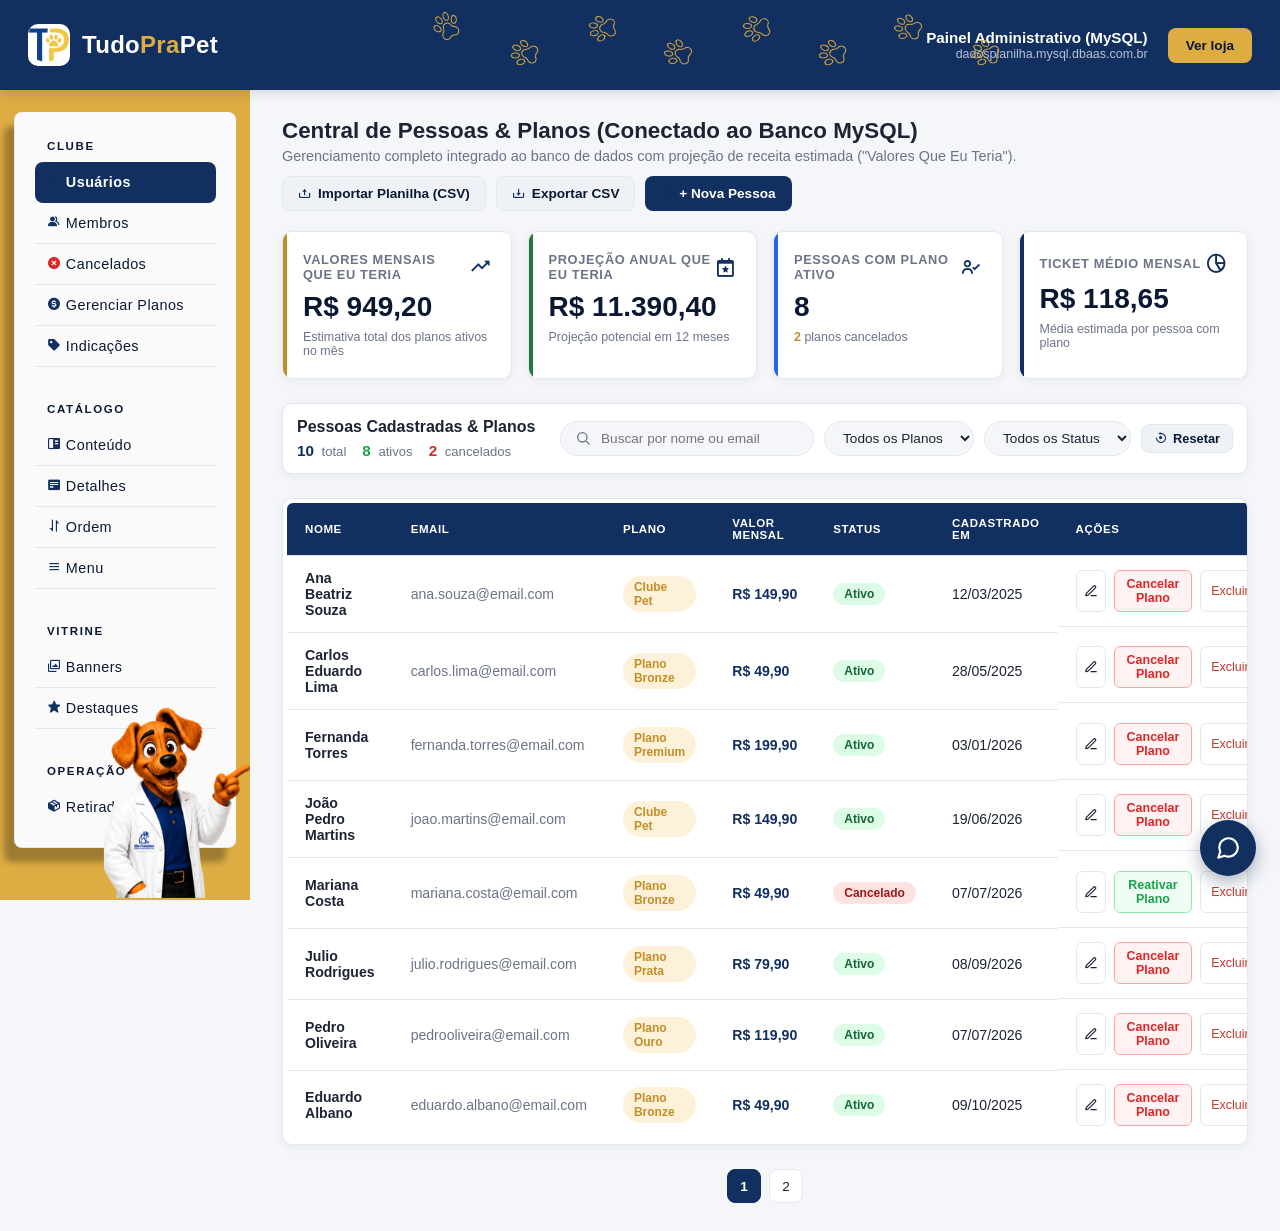
==== commit efd6026b: "feat: implement API endpoints for CRUD operations and add UI components for plan management and stat" ====
--- a/index.html
+++ b/index.html
@@ -3,15 +3,13 @@
 <head>
 <meta charset="UTF-8">
 <meta name="viewport" content="width=device-width, initial-scale=1.0">
-<title>Painel Administrativo · TudoPraPet</title>
+<title>Painel Administrativo · TudoPraPet (Banco de Dados MySQL)</title>
 <link rel="stylesheet" href="style.css">
-<link href='https://unpkg.com/boxicons@2.1.4/css/boxicons.min.css' rel='stylesheet'>
 <link href="https://unpkg.com/boxicons@2.1.4/css/boxicons.min.css" rel="stylesheet">
-
-
 </head>
 <body>
 
+  <!-- ===== TOPBAR ===== -->
   <nav class="topbar">
     <div class="brand">
       <img src="img/logo-tudoprapet.png" alt="Logo TudoPraPet" class="logo">
@@ -19,10 +17,10 @@
     </div>
     <div class="topbar-right">
       <div class="admin-meta">
-        <div class="admin-title">Painel Administrativo</div>
-        <div class="admin-email">andrejunior.rodriguesdasilva@gmail.com</div>
+        <div class="admin-title">Painel Administrativo (MySQL)</div>
+        <div class="admin-email">dadosplanilha.mysql.dbaas.com.br</div>
       </div>
-      <button class="btn-store" type="button">Ver loja</button>
+      <button class="btn-store" type="button" onclick="alert('Modo visualização de loja ativado.')">Ver loja</button>
     </div>
 
     <div class="paw-trail" aria-hidden="true">
@@ -32,10 +30,8 @@
       <img src="img/pataamarela.png" class="paw paw-4" alt="">
       <img src="img/pataamarela.png" class="paw paw-5" alt="">
       <img src="img/pataamarela.png" class="paw paw-6" alt="">
-       <img src="img/pataamarela.png" class="paw paw-7" alt="">
+      <img src="img/pataamarela.png" class="paw paw-7" alt="">
       <img src="img/pataamarela.png" class="paw paw-8" alt="">
-     
-   
     </div>
   </nav>
 
@@ -44,21 +40,20 @@
     <!-- ===== SIDEBAR ===== -->
     <aside class="sidebar">
       <nav>
-        
-
         <div class="nav-card">
           <div class="nav-group">
             <span class="nav-title">Clube</span>
-            <button class="nav-link" data-target="clube-usuarios"> <i class='bx bxs-home'></i> Usuários</button>
+            <button class="nav-link active" data-target="usuarios"> <i class='bx bxs-home'></i> Usuários</button>
             <button class="nav-link" data-target="clube-membros"> <i class="bx bxs-group"></i> Membros</button>
-            <button class="nav-link" data-target="clube-preco"> <i class="bx bxs-dollar-circle"></i> Preço do clube</button>
+            <button class="nav-link" data-target="clube-cancelados"> <i class="bx bxs-x-circle" style="color:#dc2626;"></i> Cancelados</button>
+            <button class="nav-link" data-target="clube-preco"> <i class="bx bxs-dollar-circle"></i> Gerenciar Planos</button>
             <button class="nav-link" data-target="clube-indicacoes"> <i class="bx bxs-purchase-tag"></i> Indicações</button>
           </div>
 
           <div class="nav-group">
             <span class="nav-title">Catálogo</span>
             <button class="nav-link" data-target="catalogo-conteudo"> <i class="bx bxs-book-content"></i> Conteúdo</button>
-            <button class="nav-link" data-target="catalogo-detalhes"> <i class="bx bxs-detail"></i>  Detalhes</button>
+            <button class="nav-link" data-target="catalogo-detalhes"> <i class="bx bxs-detail"></i> Detalhes</button>
             <button class="nav-link" data-target="catalogo-ordem"> <i class="bx bx-sort"></i> Ordem</button>
             <button class="nav-link" data-target="catalogo-menu"> <i class="bx bx-menu"></i> Menu</button>
           </div>
@@ -76,7 +71,7 @@
         </div>
 
         <div class="imagem-flutuante">
-          <img src="img/semfundo.png" alt="imagem sem fundo" class="imagem-flutuante">
+          <img src="img/semfundo.png" alt="imagem flutuante" class="imagem-flutuante">
         </div>
       </nav>
     </aside>
@@ -84,24 +79,72 @@
     <!-- ===== CONTENT ===== -->
     <main class="content">
 
-      <!-- USUÁRIOS CADASTRADOS -->
+      <!-- USUÁRIOS CADASTRADOS & "VALORES QUE EU TERIA" -->
       <section id="usuarios" class="panel active">
         <div class="panel-header">
           <div>
-            <h2>Central de usuários cadastrados</h2>
-            <p>Gerencie todos os usuários da plataforma TudoPraPet.</p>
-          </div>
-          <button class="btn-primary" type="button">+ Novo usuário</button>
-        </div>
-
+            <h2>Central de Pessoas & Planos (Conectado ao Banco MySQL)</h2>
+            <p>Gerenciamento completo integrado ao banco de dados com projeção de receita estimada ("Valores Que Eu Teria").</p>
+          </div>
+          <div style="display: flex; gap: 10px; flex-wrap: wrap;">
+            <button class="btn-secondary" type="button" id="btn-abrir-importar">
+              <i class='bx bx-upload'></i> Importar Planilha (CSV)
+            </button>
+            <button class="btn-secondary" type="button" id="btn-exportar-csv">
+              <i class='bx bx-download'></i> Exportar CSV
+            </button>
+            <button class="btn-primary" type="button" id="btn-abrir-novo-usuario">
+              <i class='bx bx-plus-circle'></i> + Nova Pessoa
+            </button>
+          </div>
+        </div>
+
+        <!-- KPIs: "VALORES QUE EU TERIA" -->
+        <div class="kpi-grid">
+          <div class="kpi-card kpi-accent">
+            <div class="kpi-header">
+              <span class="kpi-title">Valores Mensais Que Eu Teria</span>
+              <i class='bx bx-trending-up kpi-icon'></i>
+            </div>
+            <div class="kpi-value" id="kpi-receita-mensal">R$ 0,00</div>
+            <div class="kpi-subtext">Estimativa total dos planos ativos no mês</div>
+          </div>
+
+          <div class="kpi-card kpi-success">
+            <div class="kpi-header">
+              <span class="kpi-title">Projeção Anual Que Eu Teria</span>
+              <i class='bx bx-calendar-star kpi-icon'></i>
+            </div>
+            <div class="kpi-value" id="kpi-receita-anual">R$ 0,00</div>
+            <div class="kpi-subtext">Projeção potencial em 12 meses</div>
+          </div>
+
+          <div class="kpi-card kpi-info">
+            <div class="kpi-header">
+              <span class="kpi-title">Pessoas com Plano Ativo</span>
+              <i class='bx bx-user-check kpi-icon'></i>
+            </div>
+            <div class="kpi-value" id="kpi-membros-ativos">0</div>
+            <div class="kpi-subtext"><span id="kpi-membros-cancelados" class="kpi-highlight">0</span> planos cancelados</div>
+          </div>
+
+          <div class="kpi-card">
+            <div class="kpi-header">
+              <span class="kpi-title">Ticket Médio Mensal</span>
+              <i class='bx bx-pie-chart-alt-2 kpi-icon'></i>
+            </div>
+            <div class="kpi-value" id="kpi-ticket-medio">R$ 0,00</div>
+            <div class="kpi-subtext">Média estimada por pessoa com plano</div>
+          </div>
+        </div>
+
+        <!-- FILTROS E BUSCA DA TABELA -->
         <div class="card table-toolbar-card">
           <div class="table-toolbar">
             <div class="toolbar-info">
-              <h3>Usuários cadastrados</h3>
-              <div class="toolbar-stats">
-                <span><strong>128</strong> total cadastrados</span>
-                <span><strong>84</strong> com plano</span>
-                <span><strong>44</strong> sem plano</span>
+              <h3>Pessoas Cadastradas & Planos</h3>
+              <div class="toolbar-stats" id="toolbar-stats-text">
+                Carregando estatísticas...
               </div>
             </div>
             <div class="toolbar-filters">
@@ -110,13 +153,27 @@
                   <circle cx="11" cy="11" r="7"></circle>
                   <line x1="21" y1="21" x2="16.65" y2="16.65"></line>
                 </svg>
-                <input type="text" placeholder="Buscar por nome ou email">
+                <input type="text" id="filtro-busca" placeholder="Buscar por nome ou email">
               </div>
-              <input type="date" class="date-filter" title="Filtrar por data de cadastro">
+
+              <select id="filtro-plano" class="select-filter">
+                <option value="">Todos os Planos</option>
+              </select>
+
+              <select id="filtro-status" class="select-filter">
+                <option value="">Todos os Status</option>
+                <option value="Ativo">Ativo</option>
+                <option value="Cancelado">Cancelado</option>
+              </select>
+
+              <button class="btn-secondary btn-sm" id="btn-resetar-dados" title="Restaurar dados padrão">
+                <i class='bx bx-reset'></i> Resetar
+              </button>
             </div>
           </div>
         </div>
 
+        <!-- TABELA DE PESSOAS -->
         <div class="card">
           <table>
             <thead>
@@ -124,343 +181,14 @@
                 <th>Nome</th>
                 <th>Email</th>
                 <th>Plano</th>
+                <th>Valor Mensal</th>
+                <th>Status</th>
                 <th>Cadastrado em</th>
                 <th>Ações</th>
               </tr>
             </thead>
             <tbody id="usuarios-tbody">
-              <tr>
-                <td class="user-name">Ana Beatriz Souza</td>
-                <td class="user-email-cell">ana.souza@email.com</td>
-                <td><span class="badge badge-clube">Clube Pet</span></td>
-                <td>12/03/2025</td>
-                <td class="row-actions">
-                  <button class="icon-btn icon-btn-only" title="Editar" aria-label="Editar">
-                    <svg viewBox="0 0 24 24" width="14" height="14" fill="none" stroke="currentColor" stroke-width="2" stroke-linecap="round" stroke-linejoin="round">
-                      <path d="M12 20h9"></path>
-                      <path d="M16.5 3.5a2.121 2.121 0 0 1 3 3L7 19l-4 1 1-4Z"></path>
-                    </svg>
-                  </button>
-                  <button class="icon-btn danger">Remover</button>
-                </td>
-              </tr>
-              <tr>
-                <td class="user-name">Carlos Eduardo Lima</td>
-                <td class="user-email-cell">carlos.lima@email.com</td>
-                <td><span class="badge badge-basico">Básico</span></td>
-                <td>28/05/2025</td>
-                <td class="row-actions">
-                  <button class="icon-btn icon-btn-only" title="Editar" aria-label="Editar">
-                    <svg viewBox="0 0 24 24" width="14" height="14" fill="none" stroke="currentColor" stroke-width="2" stroke-linecap="round" stroke-linejoin="round">
-                      <path d="M12 20h9"></path>
-                      <path d="M16.5 3.5a2.121 2.121 0 0 1 3 3L7 19l-4 1 1-4Z"></path>
-                    </svg>
-                  </button>
-                  <button class="icon-btn danger">Remover</button>
-                </td>
-              </tr>
-              <tr>
-                <td class="user-name">Fernanda Torres</td>
-                <td class="user-email-cell">fernanda.torres@email.com</td>
-                <td><span class="badge badge-premium">Premium</span></td>
-                <td>03/01/2026</td>
-                <td class="row-actions">
-                  <button class="icon-btn icon-btn-only" title="Editar" aria-label="Editar">
-                    <svg viewBox="0 0 24 24" width="14" height="14" fill="none" stroke="currentColor" stroke-width="2" stroke-linecap="round" stroke-linejoin="round">
-                      <path d="M12 20h9"></path>
-                      <path d="M16.5 3.5a2.121 2.121 0 0 1 3 3L7 19l-4 1 1-4Z"></path>
-                    </svg>
-                  </button>
-                  <button class="icon-btn danger">Remover</button>
-                </td>
-              </tr>
-              <tr>
-                <td class="user-name">João Pedro Martins</td>
-                <td class="user-email-cell">joao.martins@email.com</td>
-                <td><span class="badge badge-clube">Clube Pet</span></td>
-                <td>19/06/2026</td>
-                <td class="row-actions">
-                  <button class="icon-btn icon-btn-only" title="Editar" aria-label="Editar">
-                    <svg viewBox="0 0 24 24" width="14" height="14" fill="none" stroke="currentColor" stroke-width="2" stroke-linecap="round" stroke-linejoin="round">
-                      <path d="M12 20h9"></path>
-                      <path d="M16.5 3.5a2.121 2.121 0 0 1 3 3L7 19l-4 1 1-4Z"></path>
-                    </svg>
-                  </button>
-                  <button class="icon-btn danger">Remover</button>
-                </td>
-              </tr>
-              <tr>
-                <td class="user-name">Mariana Costa</td>
-                <td class="user-email-cell">mariana.costa@email.com</td>
-                <td><span class="badge badge-basico">Básico</span></td>
-                <td>07/07/2026</td>
-                <td class="row-actions">
-                  <button class="icon-btn icon-btn-only" title="Editar" aria-label="Editar">
-                    <svg viewBox="0 0 24 24" width="14" height="14" fill="none" stroke="currentColor" stroke-width="2" stroke-linecap="round" stroke-linejoin="round">
-                      <path d="M12 20h9"></path>
-                      <path d="M16.5 3.5a2.121 2.121 0 0 1 3 3L7 19l-4 1 1-4Z"></path>
-                    </svg>
-                  </button>
-                  <button class="icon-btn danger">Remover</button>
-                </td>
-              </tr>
-                <tr>
-                <td class="user-name">Julio Rodrigues</td>
-                <td class="user-email-cell">julio.rodrigues@email.com</td>
-                <td><span class="badge badge-basico">Básico</span></td>
-                <td>08/09/2026</td>
-                <td class="row-actions">
-                  <button class="icon-btn icon-btn-only" title="Editar" aria-label="Editar">
-                    <svg viewBox="0 0 24 24" width="14" height="14" fill="none" stroke="currentColor" stroke-width="2" stroke-linecap="round" stroke-linejoin="round">
-                      <path d="M12 20h9"></path>
-                      <path d="M16.5 3.5a2.121 2.121 0 0 1 3 3L7 19l-4 1 1-4Z"></path>
-                    </svg>
-                  </button>
-                  <button class="icon-btn danger">Remover</button>
-                </td>
-              </tr>
-                <tr>
-                <td class="user-name">Pedro Oliveira</td>
-                <td class="user-email-cell">pedrooliveira@email.com</td>
-                <td><span class="badge badge-clube">Clube Pet</span></td>
-                <td>07/07/2026</td>
-                <td class="row-actions">
-                  <button class="icon-btn icon-btn-only" title="Editar" aria-label="Editar">
-                    <svg viewBox="0 0 24 24" width="14" height="14" fill="none" stroke="currentColor" stroke-width="2" stroke-linecap="round" stroke-linejoin="round">
-                      <path d="M12 20h9"></path>
-                      <path d="M16.5 3.5a2.121 2.121 0 0 1 3 3L7 19l-4 1 1-4Z"></path>
-                    </svg>
-                  </button>
-                  <button class="icon-btn danger">Remover</button>
-                </td>
-              </tr>
-                <tr>
-                <td class="user-name">Eduardo Albano</td>
-                <td class="user-email-cell">eduardo.albano@email.com</td>
-                <td><span class="badge badge-basico">Básico</span></td>
-                <td>09/10/2025</td>
-                <td class="row-actions">
-                  <button class="icon-btn icon-btn-only" title="Editar" aria-label="Editar">
-                    <svg viewBox="0 0 24 24" width="14" height="14" fill="none" stroke="currentColor" stroke-width="2" stroke-linecap="round" stroke-linejoin="round">
-                      <path d="M12 20h9"></path>
-                      <path d="M16.5 3.5a2.121 2.121 0 0 1 3 3L7 19l-4 1 1-4Z"></path>
-                    </svg>
-                  </button>
-                  <button class="icon-btn danger">Remover</button>
-                </td>
-              </tr>
-                <tr>
-                <td class="user-name">Jussara Costa</td>
-                <td class="user-email-cell">jussara.costa@email.com</td>
-                <td><span class="badge badge-clube">Clube Pet</span></td>
-                <td>07/04/2026</td>
-                <td class="row-actions">
-                  <button class="icon-btn icon-btn-only" title="Editar" aria-label="Editar">
-                    <svg viewBox="0 0 24 24" width="14" height="14" fill="none" stroke="currentColor" stroke-width="2" stroke-linecap="round" stroke-linejoin="round">
-                      <path d="M12 20h9"></path>
-                      <path d="M16.5 3.5a2.121 2.121 0 0 1 3 3L7 19l-4 1 1-4Z"></path>
-                    </svg>
-                  </button>
-                  <button class="icon-btn danger">Remover</button>
-                </td>
-              </tr>
-              <tr>
-                <td class="user-name">Ana Beatriz Souza</td>
-                <td class="user-email-cell">ana.souza@email.com</td>
-                <td><span class="badge badge-clube">Clube Pet</span></td>
-                <td>12/03/2025</td>
-                <td class="row-actions">
-                  <button class="icon-btn icon-btn-only" title="Editar" aria-label="Editar">
-                    <svg viewBox="0 0 24 24" width="14" height="14" fill="none" stroke="currentColor" stroke-width="2" stroke-linecap="round" stroke-linejoin="round">
-                      <path d="M12 20h9"></path>
-                      <path d="M16.5 3.5a2.121 2.121 0 0 1 3 3L7 19l-4 1 1-4Z"></path>
-                    </svg>
-                  </button>
-                  <button class="icon-btn danger">Remover</button>
-                </td>
-              </tr>
-              <tr>
-                <td class="user-name">Carlos Eduardo Lima</td>
-                <td class="user-email-cell">carlos.lima@email.com</td>
-                <td><span class="badge badge-basico">Básico</span></td>
-                <td>28/05/2025</td>
-                <td class="row-actions">
-                  <button class="icon-btn icon-btn-only" title="Editar" aria-label="Editar">
-                    <svg viewBox="0 0 24 24" width="14" height="14" fill="none" stroke="currentColor" stroke-width="2" stroke-linecap="round" stroke-linejoin="round">
-                      <path d="M12 20h9"></path>
-                      <path d="M16.5 3.5a2.121 2.121 0 0 1 3 3L7 19l-4 1 1-4Z"></path>
-                    </svg>
-                  </button>
-                  <button class="icon-btn danger">Remover</button>
-                </td>
-              </tr>
-              <tr>
-                <td class="user-name">Fernanda Torres</td>
-                <td class="user-email-cell">fernanda.torres@email.com</td>
-                <td><span class="badge badge-premium">Premium</span></td>
-                <td>03/01/2026</td>
-                <td class="row-actions">
-                  <button class="icon-btn icon-btn-only" title="Editar" aria-label="Editar">
-                    <svg viewBox="0 0 24 24" width="14" height="14" fill="none" stroke="currentColor" stroke-width="2" stroke-linecap="round" stroke-linejoin="round">
-                      <path d="M12 20h9"></path>
-                      <path d="M16.5 3.5a2.121 2.121 0 0 1 3 3L7 19l-4 1 1-4Z"></path>
-                    </svg>
-                  </button>
-                  <button class="icon-btn danger">Remover</button>
-                </td>
-              </tr>
-              <tr>
-                <td class="user-name">João Pedro Martins</td>
-                <td class="user-email-cell">joao.martins@email.com</td>
-                <td><span class="badge badge-clube">Clube Pet</span></td>
-                <td>19/06/2026</td>
-                <td class="row-actions">
-                  <button class="icon-btn icon-btn-only" title="Editar" aria-label="Editar">
-                    <svg viewBox="0 0 24 24" width="14" height="14" fill="none" stroke="currentColor" stroke-width="2" stroke-linecap="round" stroke-linejoin="round">
-                      <path d="M12 20h9"></path>
-                      <path d="M16.5 3.5a2.121 2.121 0 0 1 3 3L7 19l-4 1 1-4Z"></path>
-                    </svg>
-                  </button>
-                  <button class="icon-btn danger">Remover</button>
-                </td>
-              </tr>
-              <tr>
-                <td class="user-name">Mariana Costa</td>
-                <td class="user-email-cell">mariana.costa@email.com</td>
-                <td><span class="badge badge-basico">Básico</span></td>
-                <td>07/07/2026</td>
-                <td class="row-actions">
-                  <button class="icon-btn icon-btn-only" title="Editar" aria-label="Editar">
-                    <svg viewBox="0 0 24 24" width="14" height="14" fill="none" stroke="currentColor" stroke-width="2" stroke-linecap="round" stroke-linejoin="round">
-                      <path d="M12 20h9"></path>
-                      <path d="M16.5 3.5a2.121 2.121 0 0 1 3 3L7 19l-4 1 1-4Z"></path>
-                    </svg>
-                  </button>
-                  <button class="icon-btn danger">Remover</button>
-                </td>
-              </tr>
-                <tr>
-                <td class="user-name">Julio Rodrigues</td>
-                <td class="user-email-cell">julio.rodrigues@email.com</td>
-                <td><span class="badge badge-basico">Básico</span></td>
-                <td>08/09/2026</td>
-                <td class="row-actions">
-                  <button class="icon-btn icon-btn-only" title="Editar" aria-label="Editar">
-                    <svg viewBox="0 0 24 24" width="14" height="14" fill="none" stroke="currentColor" stroke-width="2" stroke-linecap="round" stroke-linejoin="round">
-                      <path d="M12 20h9"></path>
-                      <path d="M16.5 3.5a2.121 2.121 0 0 1 3 3L7 19l-4 1 1-4Z"></path>
-                    </svg>
-                  </button>
-                  <button class="icon-btn danger">Remover</button>
-                </td>
-              </tr>
-                <tr>
-                <td class="user-name">Pedro Oliveira</td>
-                <td class="user-email-cell">pedrooliveira@email.com</td>
-                <td><span class="badge badge-clube">Clube Pet</span></td>
-                <td>07/07/2026</td>
-                <td class="row-actions">
-                  <button class="icon-btn icon-btn-only" title="Editar" aria-label="Editar">
-                    <svg viewBox="0 0 24 24" width="14" height="14" fill="none" stroke="currentColor" stroke-width="2" stroke-linecap="round" stroke-linejoin="round">
-                      <path d="M12 20h9"></path>
-                      <path d="M16.5 3.5a2.121 2.121 0 0 1 3 3L7 19l-4 1 1-4Z"></path>
-                    </svg>
-                  </button>
-                  <button class="icon-btn danger">Remover</button>
-                </td>
-              </tr>
-                <tr>
-                <td class="user-name">Eduardo Albano</td>
-                <td class="user-email-cell">eduardo.albano@email.com</td>
-                <td><span class="badge badge-basico">Básico</span></td>
-                <td>09/10/2025</td>
-                <td class="row-actions">
-                  <button class="icon-btn icon-btn-only" title="Editar" aria-label="Editar">
-                    <svg viewBox="0 0 24 24" width="14" height="14" fill="none" stroke="currentColor" stroke-width="2" stroke-linecap="round" stroke-linejoin="round">
-                      <path d="M12 20h9"></path>
-                      <path d="M16.5 3.5a2.121 2.121 0 0 1 3 3L7 19l-4 1 1-4Z"></path>
-                    </svg>
-                  </button>
-                  <button class="icon-btn danger">Remover</button>
-                </td>
-              </tr>
-                <tr>
-                <td class="user-name">Jussara Costa</td>
-                <td class="user-email-cell">jussara.costa@email.com</td>
-                <td><span class="badge badge-clube">Clube Pet</span></td>
-                <td>07/04/2026</td>
-                <td class="row-actions">
-                  <button class="icon-btn icon-btn-only" title="Editar" aria-label="Editar">
-                    <svg viewBox="0 0 24 24" width="14" height="14" fill="none" stroke="currentColor" stroke-width="2" stroke-linecap="round" stroke-linejoin="round">
-                      <path d="M12 20h9"></path>
-                      <path d="M16.5 3.5a2.121 2.121 0 0 1 3 3L7 19l-4 1 1-4Z"></path>
-                    </svg>
-                  </button>
-                  <button class="icon-btn danger">Remover</button>
-                </td>
-              </tr>
-              </tr>
-                <tr>
-                <td class="user-name">Jussara Costa</td>
-                <td class="user-email-cell">jussara.costa@email.com</td>
-                <td><span class="badge badge-clube">Clube Pet</span></td>
-                <td>07/04/2026</td>
-                <td class="row-actions">
-                  <button class="icon-btn icon-btn-only" title="Editar" aria-label="Editar">
-                    <svg viewBox="0 0 24 24" width="14" height="14" fill="none" stroke="currentColor" stroke-width="2" stroke-linecap="round" stroke-linejoin="round">
-                      <path d="M12 20h9"></path>
-                      <path d="M16.5 3.5a2.121 2.121 0 0 1 3 3L7 19l-4 1 1-4Z"></path>
-                    </svg>
-                  </button>
-                  <button class="icon-btn danger">Remover</button>
-                </td>
-              </tr>
-              <tr>
-                <td class="user-name">Ana Beatriz Souza</td>
-                <td class="user-email-cell">ana.souza@email.com</td>
-                <td><span class="badge badge-clube">Clube Pet</span></td>
-                <td>12/03/2025</td>
-                <td class="row-actions">
-                  <button class="icon-btn icon-btn-only" title="Editar" aria-label="Editar">
-                    <svg viewBox="0 0 24 24" width="14" height="14" fill="none" stroke="currentColor" stroke-width="2" stroke-linecap="round" stroke-linejoin="round">
-                      <path d="M12 20h9"></path>
-                      <path d="M16.5 3.5a2.121 2.121 0 0 1 3 3L7 19l-4 1 1-4Z"></path>
-                    </svg>
-                  </button>
-                  <button class="icon-btn danger">Remover</button>
-                </td>
-              </tr>
-              <tr>
-                <td class="user-name">Ana Beatriz Souza</td>
-                <td class="user-email-cell">ana.souza@email.com</td>
-                <td><span class="badge badge-clube">Clube Pet</span></td>
-                <td>12/03/2025</td>
-                <td class="row-actions">
-                  <button class="icon-btn icon-btn-only" title="Editar" aria-label="Editar">
-                    <svg viewBox="0 0 24 24" width="14" height="14" fill="none" stroke="currentColor" stroke-width="2" stroke-linecap="round" stroke-linejoin="round">
-                      <path d="M12 20h9"></path>
-                      <path d="M16.5 3.5a2.121 2.121 0 0 1 3 3L7 19l-4 1 1-4Z"></path>
-                    </svg>
-                  </button>
-                  <button class="icon-btn danger">Remover</button>
-                </td>
-              </tr>
-              <tr>
-                <td class="user-name">Carlos Eduardo Lima</td>
-                <td class="user-email-cell">carlos.lima@email.com</td>
-                <td><span class="badge badge-basico">Básico</span></td>
-                <td>28/05/2025</td>
-                <td class="row-actions">
-                  <button class="icon-btn icon-btn-only" title="Editar" aria-label="Editar">
-                    <svg viewBox="0 0 24 24" width="14" height="14" fill="none" stroke="currentColor" stroke-width="2" stroke-linecap="round" stroke-linejoin="round">
-                      <path d="M12 20h9"></path>
-                      <path d="M16.5 3.5a2.121 2.121 0 0 1 3 3L7 19l-4 1 1-4Z"></path>
-                    </svg>
-                  </button>
-                  <button class="icon-btn danger">Remover</button>
-                </td>
-              </tr>
-              <tr>
+              <!-- Preenchido via JavaScript -->
             </tbody>
           </table>
         </div>
@@ -468,104 +196,93 @@
         <div class="pagination" id="usuarios-pagination"></div>
       </section>
 
-      <!-- CLUBE > USUÁRIOS -->
-      <section id="clube-usuarios" class="panel">
+      <!-- CLUBE > MEMBROS ATIVOS -->
+      <section id="clube-membros" class="panel">
         <div class="panel-header">
           <div>
-            <h2>Clube · Usuários</h2>
-            <p>Usuários vinculados ao Clube TudoPraPet.</p>
-          </div>
-        </div>
+            <h2>Clube · Membros Ativos</h2>
+            <p>Visão de membros com planos ativos contratados no banco de dados.</p>
+          </div>
+        </div>
+        <div class="stats-grid">
+          <div class="stat-card">
+            <div class="stat-label">Total de Membros Cadastrados</div>
+            <div class="stat-value" id="membros-card-total">0</div>
+          </div>
+          <div class="stat-card">
+            <div class="stat-label">Planos Ativos</div>
+            <div class="stat-value mustard" id="membros-card-ativos">0</div>
+          </div>
+          <div class="stat-card">
+            <div class="stat-label">Planos Cancelados</div>
+            <div class="stat-value" id="membros-card-cancelados">0</div>
+          </div>
+        </div>
+
         <div class="card">
           <table>
             <thead>
               <tr>
                 <th>Nome</th>
                 <th>Email</th>
+                <th>Plano Contratado</th>
+                <th>Valor Mensal</th>
                 <th>Status</th>
                 <th>Cadastrado em</th>
                 <th>Ações</th>
               </tr>
             </thead>
-            <tbody>
-              <tr>
-                <td class="user-name">Ana Beatriz Souza</td>
-                <td class="user-email-cell">ana.souza@email.com</td>
-                <td><span class="badge badge-premium">Ativo</span></td>
-                <td>12/03/2025</td>
-                <td class="row-actions">
-                  <button class="icon-btn">Ver</button>
-                </td>
-              </tr>
-              <tr>
-                <td class="user-name">João Pedro Martins</td>
-                <td class="user-email-cell">joao.martins@email.com</td>
-                <td><span class="badge badge-premium">Ativo</span></td>
-                <td>19/06/2026</td>
-                <td class="row-actions">
-                  <button class="icon-btn">Ver</button>
-                </td>
-              </tr>
+            <tbody id="membros-tbody">
+              <!-- Preenchido via JavaScript -->
             </tbody>
           </table>
         </div>
       </section>
 
-      <!-- CLUBE > MEMBROS -->
-      <section id="clube-membros" class="panel">
+      <!-- CLUBE > CANCELADOS (NOVA SEÇÃO EXCLUSIVA PARA CANCELADOS) -->
+      <section id="clube-cancelados" class="panel">
         <div class="panel-header">
           <div>
-            <h2>Clube · Membros</h2>
-            <p>Visão geral dos membros ativos do clube.</p>
-          </div>
-        </div>
-        <div class="stats-grid">
-          <div class="stat-card">
-            <div class="stat-label">Membros ativos</div>
-            <div class="stat-value">1.284</div>
-          </div>
-          <div class="stat-card">
-            <div class="stat-label">Novos este mês</div>
-            <div class="stat-value mustard">96</div>
-          </div>
-          <div class="stat-card">
-            <div class="stat-label">Cancelamentos</div>
-            <div class="stat-value">14</div>
-          </div>
-        </div>
-       <div class="card">
-  <table>
-    <thead>
-      <tr>
-        <th>Nome</th>
-        <th>Email</th>
-        <th>Plano</th>
-        <th>Cadastrado em</th>
-        <th>Ações</th>
-      </tr>
-    </thead>
-
-    <tbody id="membros-tbody">
-
-    </tbody>
-  </table>
-</div>
+            <h2>Clube · Planos Cancelados</h2>
+            <p>Listagem de todos os membros que tiveram seus planos cancelados com opção de reativação rápida.</p>
+          </div>
+        </div>
+
+        <div class="card">
+          <table>
+            <thead>
+              <tr>
+                <th>Nome</th>
+                <th>Email</th>
+                <th>Plano Cancelado</th>
+                <th>Valor do Plano</th>
+                <th>Status</th>
+                <th>Cadastrado em</th>
+                <th>Ações</th>
+              </tr>
+            </thead>
+            <tbody id="cancelados-tbody">
+              <!-- Preenchido via JavaScript -->
+            </tbody>
+          </table>
+        </div>
       </section>
 
-      <!-- CLUBE > PREÇO DO CLUBE -->
+      <!-- CLUBE > GERENCIAR PLANOS (PREÇO E NOMES) -->
       <section id="clube-preco" class="panel">
         <div class="panel-header">
           <div>
-            <h2>Clube · Preço do clube</h2>
-            <p>Configure o valor da assinatura do Clube TudoPraPet.</p>
-          </div>
-        </div>
-        <div class="card" style="padding:24px;">
-          <label class="price-input-label">Valor mensal (R$)</label>
-          <input type="text" value="49,90" class="price-input">
-          <div class="price-actions">
-            <button class="btn-primary" type="button">Salvar alterações</button>
-          </div>
+            <h2>Clube · Gerenciar Planos & Nomes (Banco MySQL)</h2>
+            <p>Altere os nomes dos planos, ajuste os valores mensais R$ e veja quantas pessoas possuem cada plano.</p>
+          </div>
+          <button class="btn-primary" type="button" id="btn-abrir-novo-plano">
+            <i class='bx bx-plus-circle'></i> + Novo Plano
+          </button>
+        </div>
+
+        <!-- GRID DE PLANOS -->
+        <div class="plans-grid" id="plans-grid-container">
+          <!-- Preenchido via JavaScript -->
         </div>
       </section>
 
@@ -612,7 +329,6 @@
             <h2>Catálogo · Conteúdo</h2>
             <p>Gerencie os produtos e conteúdos exibidos na loja.</p>
           </div>
-          <button class="btn-primary" type="button">+ Novo item</button>
         </div>
         <div class="placeholder-card">
           <h3>Itens do catálogo</h3>
@@ -644,7 +360,7 @@
         </div>
         <div class="placeholder-card">
           <h3>Ordenação</h3>
-          <p>Arraste e solte os itens para reordenar (em breve).</p>
+          <p>Arraste e solte os itens para reordenar.</p>
         </div>
       </section>
 
@@ -669,7 +385,6 @@
             <h2>Vitrine · Banners</h2>
             <p>Gerencie os banners exibidos na loja.</p>
           </div>
-          <button class="btn-primary" type="button">+ Novo banner</button>
         </div>
         <div class="placeholder-card">
           <h3>Banners cadastrados</h3>
@@ -708,85 +423,893 @@
     </main>
   </div>
 
+  <!-- SUPORTE FAB -->
   <a class="support-fab" href="https://wa.me/5518996197282" target="_blank" rel="noopener noreferrer" title="Fale com o suporte" aria-label="Fale com o suporte no WhatsApp">
     <svg viewBox="0 0 24 24" width="26" height="26" fill="none" stroke="currentColor" stroke-width="2" stroke-linecap="round" stroke-linejoin="round">
       <path d="M21 11.5a8.38 8.38 0 0 1-.9 3.8 8.5 8.5 0 0 1-7.6 4.7 8.38 8.38 0 0 1-3.8-.9L3 21l1.9-5.7a8.38 8.38 0 0 1-.9-3.8 8.5 8.5 0 0 1 4.7-7.6 8.38 8.38 0 0 1 3.8-.9h.5a8.48 8.48 0 0 1 8 8v.5z"></path>
     </svg>
   </a>
 
+  <!-- ===================== MODAIS ===================== -->
+
+  <!-- MODAL: EDITAR PESSOA -->
+  <div class="modal-backdrop" id="modal-editar-pessoa">
+    <div class="modal-card">
+      <div class="modal-header">
+        <h3>Editar Pessoa</h3>
+        <button class="modal-close-btn" onclick="closeModal('modal-editar-pessoa')">&times;</button>
+      </div>
+      <form id="form-editar-pessoa">
+        <div class="modal-body">
+          <input type="hidden" id="edit-pessoa-id">
+          <div class="form-group">
+            <label class="form-label" for="edit-pessoa-nome">Nome Completo</label>
+            <input type="text" id="edit-pessoa-nome" class="form-control" required>
+          </div>
+          <div class="form-group">
+            <label class="form-label" for="edit-pessoa-email">E-mail</label>
+            <input type="email" id="edit-pessoa-email" class="form-control" required>
+          </div>
+          <div class="form-group">
+            <label class="form-label" for="edit-pessoa-plano">Plano Contratado</label>
+            <select id="edit-pessoa-plano" class="form-control" required>
+              <!-- Preenchido via JS -->
+            </select>
+          </div>
+          <div class="form-group">
+            <label class="form-label" for="edit-pessoa-status">Status do Plano</label>
+            <select id="edit-pessoa-status" class="form-control" required>
+              <option value="Ativo">Ativo</option>
+              <option value="Cancelado">Cancelado</option>
+            </select>
+          </div>
+          <div class="form-group">
+            <label class="form-label" for="edit-pessoa-data">Data de Cadastro</label>
+            <input type="date" id="edit-pessoa-data" class="form-control" required>
+          </div>
+        </div>
+        <div class="modal-footer">
+          <button type="button" class="btn-secondary" onclick="closeModal('modal-editar-pessoa')">Cancelar</button>
+          <button type="submit" class="btn-primary">Salvar Alterações</button>
+        </div>
+      </form>
+    </div>
+  </div>
+
+  <!-- MODAL: NOVA PESSOA -->
+  <div class="modal-backdrop" id="modal-nova-pessoa">
+    <div class="modal-card">
+      <div class="modal-header">
+        <h3>Cadastrar Nova Pessoa</h3>
+        <button class="modal-close-btn" onclick="closeModal('modal-nova-pessoa')">&times;</button>
+      </div>
+      <form id="form-nova-pessoa">
+        <div class="modal-body">
+          <div class="form-group">
+            <label class="form-label" for="novo-pessoa-nome">Nome Completo</label>
+            <input type="text" id="novo-pessoa-nome" class="form-control" placeholder="Ex: Maria Silva" required>
+          </div>
+          <div class="form-group">
+            <label class="form-label" for="novo-pessoa-email">E-mail</label>
+            <input type="email" id="novo-pessoa-email" class="form-control" placeholder="maria@email.com" required>
+          </div>
+          <div class="form-group">
+            <label class="form-label" for="novo-pessoa-plano">Escolher Plano</label>
+            <select id="novo-pessoa-plano" class="form-control" required>
+              <!-- Preenchido via JS -->
+            </select>
+          </div>
+          <div class="form-group">
+            <label class="form-label" for="novo-pessoa-status">Status Inicial</label>
+            <select id="novo-pessoa-status" class="form-control" required>
+              <option value="Ativo">Ativo</option>
+              <option value="Cancelado">Cancelado</option>
+            </select>
+          </div>
+          <div class="form-group">
+            <label class="form-label" for="novo-pessoa-data">Data de Cadastro</label>
+            <input type="date" id="novo-pessoa-data" class="form-control" required>
+          </div>
+        </div>
+        <div class="modal-footer">
+          <button type="button" class="btn-secondary" onclick="closeModal('modal-nova-pessoa')">Cancelar</button>
+          <button type="submit" class="btn-primary">Cadastrar</button>
+        </div>
+      </form>
+    </div>
+  </div>
+
+  <!-- MODAL: EDITAR NOME / VALOR DO PLANO -->
+  <div class="modal-backdrop" id="modal-editar-plano">
+    <div class="modal-card">
+      <div class="modal-header">
+        <h3>Mudar Nome ou Valor do Plano</h3>
+        <button class="modal-close-btn" onclick="closeModal('modal-editar-plano')">&times;</button>
+      </div>
+      <form id="form-editar-plano">
+        <div class="modal-body">
+          <input type="hidden" id="edit-plano-id">
+          <div class="form-group">
+            <label class="form-label" for="edit-plano-nome">Nome do Plano</label>
+            <input type="text" id="edit-plano-nome" class="form-control" placeholder="Ex: Plano Bronze, Clube Pet..." required>
+          </div>
+          <div class="form-group">
+            <label class="form-label" for="edit-plano-valor">Valor Mensal (R$)</label>
+            <input type="number" step="0.01" min="0" id="edit-plano-valor" class="form-control" placeholder="49.90" required>
+          </div>
+        </div>
+        <div class="modal-footer">
+          <button type="button" class="btn-secondary" onclick="closeModal('modal-editar-plano')">Cancelar</button>
+          <button type="submit" class="btn-primary">Salvar Alterações</button>
+        </div>
+      </form>
+    </div>
+  </div>
+
+  <!-- MODAL: NOVO PLANO -->
+  <div class="modal-backdrop" id="modal-novo-plano">
+    <div class="modal-card">
+      <div class="modal-header">
+        <h3>Criar Novo Plano</h3>
+        <button class="modal-close-btn" onclick="closeModal('modal-novo-plano')">&times;</button>
+      </div>
+      <form id="form-novo-plano">
+        <div class="modal-body">
+          <div class="form-group">
+            <label class="form-label" for="novo-plano-nome">Nome do Plano</label>
+            <input type="text" id="novo-plano-nome" class="form-control" placeholder="Ex: Plano Diamante" required>
+          </div>
+          <div class="form-group">
+            <label class="form-label" for="novo-plano-valor">Valor Mensal (R$)</label>
+            <input type="number" step="0.01" min="0" id="novo-plano-valor" class="form-control" placeholder="99.90" required>
+          </div>
+        </div>
+        <div class="modal-footer">
+          <button type="button" class="btn-secondary" onclick="closeModal('modal-novo-plano')">Cancelar</button>
+          <button type="submit" class="btn-primary">Criar Plano</button>
+        </div>
+      </form>
+    </div>
+  </div>
+
+  <!-- MODAL: IMPORTAR PLANILHA (CSV) -->
+  <div class="modal-backdrop" id="modal-importar-planilha">
+    <div class="modal-card">
+      <div class="modal-header">
+        <h3>Importar Planilha de Pessoas</h3>
+        <button class="modal-close-btn" onclick="closeModal('modal-importar-planilha')">&times;</button>
+      </div>
+      <div class="modal-body">
+        <p style="font-size:0.85rem; color:var(--text-muted); margin-top:0;">
+          Selecione seu arquivo <strong>.CSV</strong> ou cole o conteúdo diretamente. O sistema lerá as colunas de Nome, Email, Plano, Valor Mensal e Status.
+        </p>
+        <div class="form-group">
+          <label class="form-label">Arquivo CSV</label>
+          <input type="file" id="arquivo-csv-input" accept=".csv, .txt" class="form-control">
+        </div>
+        <div class="form-group">
+          <label class="form-label">ou Cole o Texto do CSV</label>
+          <textarea id="texto-csv-input" class="form-control" rows="5" placeholder="Nome,Email,Plano,Valor,Status&#10;Ana Souza,ana@email.com,Clube Pet,149.90,Ativo"></textarea>
+        </div>
+      </div>
+      <div class="modal-footer">
+        <button type="button" class="btn-secondary" onclick="closeModal('modal-importar-planilha')">Cancelar</button>
+        <button type="button" class="btn-primary" id="btn-processar-csv">Importar Dados</button>
+      </div>
+    </div>
+  </div>
+
+  <!-- CONTAINER DE TOAST NOTIFICATIONS -->
+  <div class="toast-container" id="toast-container"></div>
+
+  <!-- ===================== JAVASCRIPT APP CORE (MYSQL & PERSISTÊNCIA) ===================== -->
   <script>
+    const API_BASE_URL = 'public_html/dados/api/';
+
+    // ===== DADOS PADRÃO (FALLBACK) =====
+    const PLANOS_PADRAO = [
+      { id: 1, nome: 'Plano Bronze', valor: 49.90 },
+      { id: 2, nome: 'Plano Prata', valor: 79.90 },
+      { id: 3, nome: 'Plano Ouro', valor: 119.90 },
+      { id: 4, nome: 'Clube Pet', valor: 149.90 },
+      { id: 5, nome: 'Plano Premium', valor: 199.90 }
+    ];
+
+    const PESSOAS_PADRAO = [
+      { id: 1, nome: 'Ana Beatriz Souza', email: 'ana.souza@email.com', planoId: 4, status: 'Ativo', dataCadastro: '2025-03-12' },
+      { id: 2, nome: 'Carlos Eduardo Lima', email: 'carlos.lima@email.com', planoId: 1, status: 'Ativo', dataCadastro: '2025-05-28' },
+      { id: 3, nome: 'Fernanda Torres', email: 'fernanda.torres@email.com', planoId: 5, status: 'Ativo', dataCadastro: '2026-01-03' },
+      { id: 4, nome: 'João Pedro Martins', email: 'joao.martins@email.com', planoId: 4, status: 'Ativo', dataCadastro: '2026-06-19' },
+      { id: 5, nome: 'Mariana Costa', email: 'mariana.costa@email.com', planoId: 1, status: 'Cancelado', dataCadastro: '2026-07-07' },
+      { id: 6, nome: 'Julio Rodrigues', email: 'julio.rodrigues@email.com', planoId: 2, status: 'Ativo', dataCadastro: '2026-09-08' },
+      { id: 7, nome: 'Pedro Oliveira', email: 'pedrooliveira@email.com', planoId: 3, status: 'Ativo', dataCadastro: '2026-07-07' },
+      { id: 8, nome: 'Eduardo Albano', email: 'eduardo.albano@email.com', planoId: 1, status: 'Ativo', dataCadastro: '2025-10-09' },
+      { id: 9, nome: 'Jussara Costa', email: 'jussara.costa@email.com', planoId: 4, status: 'Ativo', dataCadastro: '2026-04-07' },
+      { id: 10, nome: 'Lucas Mendes', email: 'lucas.mendes@email.com', planoId: 2, status: 'Cancelado', dataCadastro: '2026-03-15' }
+    ];
+
+    // ===== ESTADO DA APLICAÇÃO =====
+    let state = {
+      planos: [],
+      pessoas: [],
+      paginaAtual: 1,
+      itensPorPagina: 8
+    };
+
+    // Carregar do Banco de Dados MySQL via API PHP
+    async function carregarEstado() {
+      try {
+        const res = await fetch(API_BASE_URL + 'planos.php', { cache: 'no-store' });
+        const json = await res.json();
+
+        if(json.sucesso) {
+          if(json.planos && json.planos.length > 0) {
+            state.planos = json.planos;
+          } else {
+            state.planos = [...PLANOS_PADRAO];
+          }
+
+          if(json.assinaturas && json.assinaturas.length > 0) {
+            state.pessoas = json.assinaturas.map(a => ({
+              id: a.clienteId || a.id,
+              nome: a.cliente,
+              email: a.email || `${a.cliente.toLowerCase().replace(/\s+/g, '.')}@email.com`,
+              planoId: a.planoId || 1,
+              status: a.status,
+              dataCadastro: a.dataInicio || new Date().toISOString().split('T')[0]
+            }));
+          } else {
+            state.pessoas = [...PESSOAS_PADRAO];
+          }
+        } else {
+          carregarLocalStorageOuPadrao();
+        }
+      } catch(e) {
+        console.warn('Banco MySQL offline no momento, utilizando dados locais.', e);
+        carregarLocalStorageOuPadrao();
+      }
+      renderizarTudo();
+    }
+
+    function carregarLocalStorageOuPadrao() {
+      try {
+        const pSalvos = localStorage.getItem('tpp_planos');
+        const uSalvos = localStorage.getItem('tpp_pessoas');
+        state.planos = pSalvos ? JSON.parse(pSalvos) : [...PLANOS_PADRAO];
+        state.pessoas = uSalvos ? JSON.parse(uSalvos) : [...PESSOAS_PADRAO];
+      } catch(e) {
+        state.planos = [...PLANOS_PADRAO];
+        state.pessoas = [...PESSOAS_PADRAO];
+      }
+    }
+
+    function salvarLocalmente() {
+      localStorage.setItem('tpp_planos', JSON.stringify(state.planos));
+      localStorage.setItem('tpp_pessoas', JSON.stringify(state.pessoas));
+      renderizarTudo();
+    }
+
+    function resetarEstado() {
+      if(confirm('Deseja restaurar os dados iniciais padrão?')) {
+        state.planos = JSON.parse(JSON.stringify(PLANOS_PADRAO));
+        state.pessoas = JSON.parse(JSON.stringify(PESSOAS_PADRAO));
+        salvarLocalmente();
+        mostrarToast('Dados restaurados com sucesso!', 'success');
+      }
+    }
+
+    // ===== FORMATADORES =====
+    function formatarMoeda(val) {
+      return (Number(val) || 0).toLocaleString('pt-BR', { style: 'currency', currency: 'BRL' });
+    }
+
+    function formatarDataBR(dataIso) {
+      if(!dataIso) return '-';
+      const partes = dataIso.split('-');
+      if(partes.length === 3) return `${partes[2]}/${partes[1]}/${partes[0]}`;
+      return dataIso;
+    }
+
+    function obterPlanoPorId(id) {
+      return state.planos.find(p => p.id == id) || { nome: 'Sem Plano', valor: 0 };
+    }
+
+    function mostrarToast(mensagem, tipo = 'success') {
+      const container = document.getElementById('toast-container');
+      const toast = document.createElement('div');
+      toast.className = `toast ${tipo === 'danger' ? 'toast-danger' : 'toast-success'}`;
+      toast.innerHTML = `<i class='bx ${tipo === 'danger' ? 'bx-error-circle' : 'bx-check-circle'}'></i> ${mensagem}`;
+      container.appendChild(toast);
+      setTimeout(() => toast.remove(), 3000);
+    }
+
+    // ===== NAVEGAÇÃO DE PAINÉIS =====
     const navLinks = document.querySelectorAll('.nav-link');
     const panels = document.querySelectorAll('.panel');
 
     navLinks.forEach(link => {
       link.addEventListener('click', () => {
         const target = link.getAttribute('data-target');
-
         navLinks.forEach(l => l.classList.remove('active'));
         link.classList.add('active');
-
         panels.forEach(panel => {
           panel.classList.toggle('active', panel.id === target);
         });
       });
     });
 
-    function setupPagination(tbodyId, paginationId, rowsPerPage){
-      const tbody = document.getElementById(tbodyId);
-      const pagination = document.getElementById(paginationId);
-      if(!tbody || !pagination) return;
-
-      const rows = Array.from(tbody.querySelectorAll('tr'));
-      const totalPages = Math.max(1, Math.ceil(rows.length / rowsPerPage));
-
-      function showPage(page){
-        const start = (page - 1) * rowsPerPage;
-        const end = start + rowsPerPage;
-
-        rows.forEach((row, i) => {
-          row.style.display = (i >= start && i < end) ? '' : 'none';
+    // ===== RENDERIZAÇÃO DOS KPIS ("VALORES QUE EU TERIA") =====
+    function renderizarKPIs() {
+      const pessoasAtivas = state.pessoas.filter(p => p.status === 'Ativo');
+      const pessoasCanceladas = state.pessoas.filter(p => p.status === 'Cancelado');
+
+      let receitaMensalTotal = 0;
+      pessoasAtivas.forEach(p => {
+        const plano = obterPlanoPorId(p.planoId);
+        receitaMensalTotal += (Number(plano.valor) || 0);
+      });
+
+      const receitaAnualTotal = receitaMensalTotal * 12;
+      const ticketMedio = pessoasAtivas.length > 0 ? (receitaMensalTotal / pessoasAtivas.length) : 0;
+
+      document.getElementById('kpi-receita-mensal').textContent = formatarMoeda(receitaMensalTotal);
+      document.getElementById('kpi-receita-anual').textContent = formatarMoeda(receitaAnualTotal);
+      document.getElementById('kpi-membros-ativos').textContent = pessoasAtivas.length;
+      document.getElementById('kpi-membros-cancelados').textContent = pessoasCanceladas.length;
+      document.getElementById('kpi-ticket-medio').textContent = formatarMoeda(ticketMedio);
+
+      // Card do Clube > Membros
+      document.getElementById('membros-card-total').textContent = state.pessoas.length;
+      document.getElementById('membros-card-ativos').textContent = pessoasAtivas.length;
+      document.getElementById('membros-card-cancelados').textContent = pessoasCanceladas.length;
+
+      // Texto estatístico toolbar
+      document.getElementById('toolbar-stats-text').innerHTML = `
+        <span><strong>${state.pessoas.length}</strong> total</span>
+        <span><strong style="color:#16a34a;">${pessoasAtivas.length}</strong> ativos</span>
+        <span><strong style="color:#dc2626;">${pessoasCanceladas.length}</strong> cancelados</span>
+      `;
+    }
+
+    // ===== SELECTS DE PLANOS =====
+    function atualizarSelectsDePlanos() {
+      const selectFiltro = document.getElementById('filtro-plano');
+      const selectEdit = document.getElementById('edit-pessoa-plano');
+      const selectNovo = document.getElementById('novo-pessoa-plano');
+
+      const valorFiltroAtual = selectFiltro.value;
+
+      selectFiltro.innerHTML = '<option value="">Todos os Planos</option>';
+      selectEdit.innerHTML = '';
+      selectNovo.innerHTML = '';
+
+      state.planos.forEach(p => {
+        const opt = `<option value="${p.id}">${p.nome} - ${formatarMoeda(p.valor)}/mês</option>`;
+        selectFiltro.innerHTML += `<option value="${p.id}">${p.nome}</option>`;
+        selectEdit.innerHTML += opt;
+        selectNovo.innerHTML += opt;
+      });
+
+      selectFiltro.value = valorFiltroAtual;
+    }
+
+    // ===== RENDERIZAÇÃO DA TABELA DE PESSOAS E TABELA DE CANCELADOS =====
+    function renderizarTabelaPessoas() {
+      const busca = document.getElementById('filtro-busca').value.toLowerCase().trim();
+      const planoFiltro = document.getElementById('filtro-plano').value;
+      const statusFiltro = document.getElementById('filtro-status').value;
+
+      const pessoasFiltradas = state.pessoas.filter(p => {
+        const bateBusca = p.nome.toLowerCase().includes(busca) || p.email.toLowerCase().includes(busca);
+        const batePlano = !planoFiltro || p.planoId == planoFiltro;
+        const bateStatus = !statusFiltro || p.status === statusFiltro;
+        return bateBusca && batePlano && bateStatus;
+      });
+
+      const totalPaginas = Math.max(1, Math.ceil(pessoasFiltradas.length / state.itensPorPagina));
+      if(state.paginaAtual > totalPaginas) state.paginaAtual = totalPaginas;
+
+      const inicio = (state.paginaAtual - 1) * state.itensPorPagina;
+      const fim = inicio + state.itensPorPagina;
+      const pessoasPagina = pessoasFiltradas.slice(inicio, fim);
+
+      const tbodyMain = document.getElementById('usuarios-tbody');
+      const tbodyMembros = document.getElementById('membros-tbody');
+      const tbodyCancelados = document.getElementById('cancelados-tbody');
+
+      tbodyMain.innerHTML = '';
+      tbodyMembros.innerHTML = '';
+      tbodyCancelados.innerHTML = '';
+
+      if(pessoasPagina.length === 0) {
+        tbodyMain.innerHTML = `<tr><td colspan="7" style="text-align:center; padding:30px; color:var(--text-muted);">Nenhuma pessoa encontrada.</td></tr>`;
+      } else {
+        pessoasPagina.forEach(p => {
+          const plano = obterPlanoPorId(p.planoId);
+          const isAtivo = p.status === 'Ativo';
+          const statusBadge = isAtivo
+            ? `<span class="badge badge-ativo">Ativo</span>`
+            : `<span class="badge badge-cancelado">Cancelado</span>`;
+
+          const rowHTML = `
+            <tr>
+              <td class="user-name">${p.nome}</td>
+              <td class="user-email-cell">${p.email}</td>
+              <td><span class="badge badge-clube">${plano.nome}</span></td>
+              <td style="font-weight:700; color:var(--navy);">${formatarMoeda(plano.valor)}</td>
+              <td>${statusBadge}</td>
+              <td>${formatarDataBR(p.dataCadastro)}</td>
+              <td class="row-actions">
+                <button class="icon-btn icon-btn-only" title="Editar pessoa" onclick="abrirModalEditarPessoa('${p.id}')">
+                  <svg viewBox="0 0 24 24" width="14" height="14" fill="none" stroke="currentColor" stroke-width="2" stroke-linecap="round" stroke-linejoin="round">
+                    <path d="M12 20h9"></path>
+                    <path d="M16.5 3.5a2.121 2.121 0 0 1 3 3L7 19l-4 1 1-4Z"></path>
+                  </svg>
+                </button>
+                ${isAtivo
+                  ? `<button class="btn-danger-outline" onclick="alternarStatusPlano('${p.id}')">Cancelar Plano</button>`
+                  : `<button class="btn-success-outline" onclick="alternarStatusPlano('${p.id}')">Reativar Plano</button>`
+                }
+                <button class="icon-btn danger" onclick="removerPessoa('${p.id}')">Excluir</button>
+              </td>
+            </tr>
+          `;
+          tbodyMain.innerHTML += rowHTML;
         });
-
-        pagination.querySelectorAll('.page-btn').forEach(btn => {
-          btn.classList.toggle('active', Number(btn.dataset.page) === page);
+      }
+
+      // Preencher painel de Membros Ativos
+      state.pessoas.filter(p => p.status === 'Ativo').forEach(p => {
+        const plano = obterPlanoPorId(p.planoId);
+        tbodyMembros.innerHTML += `
+          <tr>
+            <td class="user-name">${p.nome}</td>
+            <td class="user-email-cell">${p.email}</td>
+            <td><span class="badge badge-clube">${plano.nome}</span></td>
+            <td style="font-weight:700; color:var(--navy);">${formatarMoeda(plano.valor)}</td>
+            <td><span class="badge badge-ativo">Ativo</span></td>
+            <td>${formatarDataBR(p.dataCadastro)}</td>
+            <td>
+              <button class="btn-danger-outline" onclick="alternarStatusPlano('${p.id}')">Cancelar Plano</button>
+            </td>
+          </tr>
+        `;
+      });
+
+      // Preencher painel exclusivo de Planos Cancelados ("EXIBIR OS CANCELADOS")
+      const cancelados = state.pessoas.filter(p => p.status === 'Cancelado');
+      if(cancelados.length === 0) {
+        tbodyCancelados.innerHTML = `<tr><td colspan="7" style="text-align:center; padding:30px; color:var(--text-muted);">Nenhum plano cancelado no momento.</td></tr>`;
+      } else {
+        cancelados.forEach(p => {
+          const plano = obterPlanoPorId(p.planoId);
+          tbodyCancelados.innerHTML += `
+            <tr>
+              <td class="user-name">${p.nome}</td>
+              <td class="user-email-cell">${p.email}</td>
+              <td><span class="badge badge-clube">${plano.nome}</span></td>
+              <td style="font-weight:700; color:#dc2626;">${formatarMoeda(plano.valor)}</td>
+              <td><span class="badge badge-cancelado">Cancelado</span></td>
+              <td>${formatarDataBR(p.dataCadastro)}</td>
+              <td>
+                <button class="btn-success-outline" onclick="alternarStatusPlano('${p.id}')">Reativar Plano</button>
+              </td>
+            </tr>
+          `;
         });
       }
 
-      pagination.innerHTML = '';
-      for(let page = 1; page <= totalPages; page++){
+      renderizarPaginacao(totalPaginas);
+    }
+
+    function renderizarPaginacao(totalPaginas) {
+      const container = document.getElementById('usuarios-pagination');
+      container.innerHTML = '';
+      if(totalPaginas <= 1) return;
+
+      for(let p = 1; p <= totalPaginas; p++) {
         const btn = document.createElement('button');
         btn.type = 'button';
-        btn.className = 'page-btn';
-        btn.textContent = page;
-        btn.dataset.page = page;
-        btn.addEventListener('click', () => showPage(page));
-        pagination.appendChild(btn);
-      }
-
-      showPage(1);
-    }
-
-    setupPagination('usuarios-tbody', 'usuarios-pagination', 9);
-
-    function carregarMembrosPremium() {
-    const usuarios = document.querySelectorAll("#usuarios-tbody tr");
-    const tbody = document.getElementById("membros-tbody");
-
-    tbody.innerHTML = "";
-        
-    usuarios.forEach(usuario => {
-        if (
-    usuario.querySelector(".badge-premium") ||
-    usuario.querySelector(".badge-basico")
-) {
-    tbody.appendChild(usuario.cloneNode(true));
-}
+        btn.className = `page-btn ${p === state.paginaAtual ? 'active' : ''}`;
+        btn.textContent = p;
+        btn.addEventListener('click', () => {
+          state.paginaAtual = p;
+          renderizarTabelaPessoas();
+        });
+        container.appendChild(btn);
+      }
+    }
+
+    // ===== RENDERIZAÇÃO DOS PLANOS =====
+    function renderizarGridPlanos() {
+      const container = document.getElementById('plans-grid-container');
+      container.innerHTML = '';
+
+      state.planos.forEach(p => {
+        const membrosAtivosNoPlano = state.pessoas.filter(pes => pes.planoId == p.id && pes.status === 'Ativo').length;
+        const membrosTotaisNoPlano = state.pessoas.filter(pes => pes.planoId == p.id).length;
+        const receitaDoPlano = membrosAtivosNoPlano * (Number(p.valor) || 0);
+
+        const card = document.createElement('div');
+        card.className = 'plan-card';
+        card.innerHTML = `
+          <div>
+            <div class="plan-card-header">
+              <h3 class="plan-name">${p.nome}</h3>
+              <span class="badge badge-clube">${membrosAtivosNoPlano} ativos</span>
+            </div>
+            <div class="plan-price-tag">${formatarMoeda(p.valor)} <span>/ mês</span></div>
+            <div class="plan-stats">
+              <div>Pessoas no plano: <strong>${membrosTotaisNoPlano}</strong></div>
+              <div style="margin-left:auto;">Receita estimada: <strong>${formatarMoeda(receitaDoPlano)}</strong></div>
+            </div>
+          </div>
+          <div class="plan-card-actions">
+            <button class="btn-secondary btn-sm" onclick="abrirModalEditarPlano('${p.id}')">
+              <i class='bx bx-edit-alt'></i> Mudar Nome / Valor
+            </button>
+            <button class="btn-danger-outline btn-sm" onclick="removerPlano('${p.id}')">
+              Excluir
+            </button>
+          </div>
+        `;
+        container.appendChild(card);
+      });
+    }
+
+    function renderizarTudo() {
+      renderizarKPIs();
+      atualizarSelectsDePlanos();
+      renderizarTabelaPessoas();
+      renderizarGridPlanos();
+    }
+
+    // ===== MODAIS =====
+    function openModal(id) {
+      document.getElementById(id).classList.add('open');
+    }
+
+    function closeModal(id) {
+      document.getElementById(id).classList.remove('open');
+    }
+
+    // Editar Pessoa
+    function abrirModalEditarPessoa(idPessoa) {
+      const pessoa = state.pessoas.find(p => p.id == idPessoa);
+      if(!pessoa) return;
+
+      document.getElementById('edit-pessoa-id').value = pessoa.id;
+      document.getElementById('edit-pessoa-nome').value = pessoa.nome;
+      document.getElementById('edit-pessoa-email').value = pessoa.email;
+      document.getElementById('edit-pessoa-plano').value = pessoa.planoId;
+      document.getElementById('edit-pessoa-status').value = pessoa.status;
+      document.getElementById('edit-pessoa-data').value = pessoa.dataCadastro;
+
+      openModal('modal-editar-pessoa');
+    }
+
+    document.getElementById('form-editar-pessoa').addEventListener('submit', async (e) => {
+      e.preventDefault();
+      const id = document.getElementById('edit-pessoa-id').value;
+      const index = state.pessoas.findIndex(p => p.id == id);
+
+      if(index !== -1) {
+        const pessoaAtualizada = {
+          id: id,
+          nome: document.getElementById('edit-pessoa-nome').value.trim(),
+          email: document.getElementById('edit-pessoa-email').value.trim(),
+          planoId: document.getElementById('edit-pessoa-plano').value,
+          status: document.getElementById('edit-pessoa-status').value,
+          dataCadastro: document.getElementById('edit-pessoa-data').value
+        };
+
+        state.pessoas[index] = pessoaAtualizada;
+
+        // Salvar no Banco MySQL via API
+        try {
+          await fetch(API_BASE_URL + 'salvar-pessoa.php', {
+            method: 'POST',
+            headers: { 'Content-Type': 'application/json' },
+            body: JSON.stringify(pessoaAtualizada)
+          });
+        } catch(err) {
+          console.warn('Persistência local mantida:', err);
+        }
+
+        salvarLocalmente();
+        closeModal('modal-editar-pessoa');
+        mostrarToast('Dados da pessoa salvos no banco de dados!');
+      }
     });
-}
-
-carregarMembrosPremium();
-
-    
+
+    // Nova Pessoa
+    document.getElementById('btn-abrir-novo-usuario').addEventListener('click', () => {
+      document.getElementById('novo-pessoa-nome').value = '';
+      document.getElementById('novo-pessoa-email').value = '';
+      document.getElementById('novo-pessoa-data').value = new Date().toISOString().split('T')[0];
+      openModal('modal-nova-pessoa');
+    });
+
+    document.getElementById('form-nova-pessoa').addEventListener('submit', async (e) => {
+      e.preventDefault();
+      const novapessoa = {
+        id: Date.now(),
+        nome: document.getElementById('novo-pessoa-nome').value.trim(),
+        email: document.getElementById('novo-pessoa-email').value.trim(),
+        planoId: document.getElementById('novo-pessoa-plano').value,
+        status: document.getElementById('novo-pessoa-status').value,
+        dataCadastro: document.getElementById('novo-pessoa-data').value
+      };
+
+      state.pessoas.unshift(novapessoa);
+
+      // Salvar no Banco MySQL via API
+      try {
+        await fetch(API_BASE_URL + 'salvar-pessoa.php', {
+          method: 'POST',
+          headers: { 'Content-Type': 'application/json' },
+          body: JSON.stringify(novapessoa)
+        });
+      } catch(err) {
+        console.warn('Persistência local mantida:', err);
+      }
+
+      salvarLocalmente();
+      closeModal('modal-nova-pessoa');
+      mostrarToast('Nova pessoa gravada no banco de dados!');
+    });
+
+    // Alternar Status / CANCELAR PLANO
+    async function alternarStatusPlano(idPessoa) {
+      const pessoa = state.pessoas.find(p => p.id == idPessoa);
+      if(!pessoa) return;
+
+      const novoStatus = pessoa.status === 'Ativo' ? 'Cancelado' : 'Ativo';
+      pessoa.status = novoStatus;
+
+      // Persistir alteração de cancelamento no Banco MySQL
+      try {
+        await fetch(API_BASE_URL + 'cancelar-plano.php', {
+          method: 'POST',
+          headers: { 'Content-Type': 'application/json' },
+          body: JSON.stringify({ id: idPessoa, status: novoStatus })
+        });
+      } catch(err) {
+        console.warn('Cancelamento salvo localmente:', err);
+      }
+
+      salvarLocalmente();
+      mostrarToast(`Plano de ${pessoa.nome} alterado para ${novoStatus}!`, novoStatus === 'Cancelado' ? 'danger' : 'success');
+    }
+
+    // Remover Pessoa
+    async function removerPessoa(idPessoa) {
+      const pessoa = state.pessoas.find(p => p.id == idPessoa);
+      if(!pessoa) return;
+
+      if(confirm(`Deseja realmente remover ${pessoa.nome} do banco de dados?`)) {
+        state.pessoas = state.pessoas.filter(p => p.id != idPessoa);
+
+        try {
+          await fetch(API_BASE_URL + 'excluir-pessoa.php', {
+            method: 'POST',
+            headers: { 'Content-Type': 'application/json' },
+            body: JSON.stringify({ id: idPessoa })
+          });
+        } catch(err) {
+          console.warn('Remoção local mantida:', err);
+        }
+
+        salvarLocalmente();
+        mostrarToast('Pessoa removida do banco de dados!');
+      }
+    }
+
+    // Editar Plano / Mudar Nome do Plano
+    function abrirModalEditarPlano(idPlano) {
+      const plano = state.planos.find(p => p.id == idPlano);
+      if(!plano) return;
+
+      document.getElementById('edit-plano-id').value = plano.id;
+      document.getElementById('edit-plano-nome').value = plano.nome;
+      document.getElementById('edit-plano-valor').value = plano.valor;
+
+      openModal('modal-editar-plano');
+    }
+
+    document.getElementById('form-editar-plano').addEventListener('submit', async (e) => {
+      e.preventDefault();
+      const id = document.getElementById('edit-plano-id').value;
+      const plano = state.planos.find(p => p.id == id);
+
+      if(plano) {
+        plano.nome = document.getElementById('edit-plano-nome').value.trim();
+        plano.valor = parseFloat(document.getElementById('edit-plano-valor').value) || 0;
+
+        try {
+          await fetch(API_BASE_URL + 'salvar-plano.php', {
+            method: 'POST',
+            headers: { 'Content-Type': 'application/json' },
+            body: JSON.stringify({ id: plano.id, nome: plano.nome, valor: plano.valor })
+          });
+        } catch(err) {
+          console.warn('Plano salvo localmente:', err);
+        }
+
+        salvarLocalmente();
+        closeModal('modal-editar-plano');
+        mostrarToast('Nome/Valor do plano atualizado no banco de dados!');
+      }
+    });
+
+    // Criar Novo Plano
+    document.getElementById('btn-abrir-novo-plano').addEventListener('click', () => {
+      document.getElementById('novo-plano-nome').value = '';
+      document.getElementById('novo-plano-valor').value = '';
+      openModal('modal-novo-plano');
+    });
+
+    document.getElementById('form-novo-plano').addEventListener('submit', async (e) => {
+      e.preventDefault();
+      const novoPlano = {
+        id: Date.now(),
+        nome: document.getElementById('novo-plano-nome').value.trim(),
+        valor: parseFloat(document.getElementById('novo-plano-valor').value) || 0
+      };
+
+      state.planos.push(novoPlano);
+
+      try {
+        await fetch(API_BASE_URL + 'salvar-plano.php', {
+          method: 'POST',
+          headers: { 'Content-Type': 'application/json' },
+          body: JSON.stringify({ nome: novoPlano.nome, valor: novoPlano.valor })
+        });
+      } catch(err) {
+        console.warn('Novo plano salvo localmente:', err);
+      }
+
+      salvarLocalmente();
+      closeModal('modal-novo-plano');
+      mostrarToast('Novo plano criado com sucesso!');
+    });
+
+    // Remover Plano
+    function removerPlano(idPlano) {
+      const associados = state.pessoas.filter(p => p.planoId == idPlano).length;
+      if(associados > 0) {
+        alert(`Não é possível excluir este plano pois existem ${associados} pessoas vinculadas a ele. Altere o plano das pessoas antes de excluir.`);
+        return;
+      }
+
+      if(confirm('Deseja realmente excluir este plano?')) {
+        state.planos = state.planos.filter(p => p.id != idPlano);
+        salvarLocalmente();
+        mostrarToast('Plano excluído com sucesso!');
+      }
+    }
+
+    // ===== IMPORTAÇÃO DE PLANILHA CSV =====
+    document.getElementById('btn-abrir-importar').addEventListener('click', () => {
+      document.getElementById('arquivo-csv-input').value = '';
+      document.getElementById('texto-csv-input').value = '';
+      openModal('modal-importar-planilha');
+    });
+
+    document.getElementById('btn-processar-csv').addEventListener('click', () => {
+      const fileInput = document.getElementById('arquivo-csv-input');
+      const textInput = document.getElementById('texto-csv-input').value.trim();
+
+      if(fileInput.files.length > 0) {
+        const file = fileInput.files[0];
+        const reader = new FileReader();
+        reader.onload = function(e) {
+          processarConteudoCSV(e.target.result);
+        };
+        reader.readAsText(file);
+      } else if(textInput.length > 0) {
+        processarConteudoCSV(textInput);
+      } else {
+        alert('Por favor, selecione um arquivo CSV ou cole o texto da planilha.');
+      }
+    });
+
+    async function processarConteudoCSV(conteudo) {
+      const linhas = conteudo.split(/\r?\n/).filter(l => l.trim().length > 0);
+      if(linhas.length <= 1) {
+        alert('Conteúdo de planilha inválido ou muito curto.');
+        return;
+      }
+
+      const cabecalho = linhas[0];
+      let delim = ',';
+      if(cabecalho.includes(';')) delim = ';';
+      else if(cabecalho.includes('\t')) delim = '\t';
+
+      let adicionados = 0;
+
+      for(let i = 1; i < linhas.length; i++) {
+        const cols = linhas[i].split(delim).map(c => c.trim().replace(/^["']|["']$/g, ''));
+        if(cols.length < 2) continue;
+
+        const nome = cols[0] || 'Sem Nome';
+        const email = cols[1] || 'sem.email@exemplo.com';
+        const nomePlano = cols[2] || 'Plano Bronze';
+        const valorPlano = parseFloat(cols[3]) || 49.90;
+        const status = (cols[4] && cols[4].toLowerCase().includes('can')) ? 'Cancelado' : 'Ativo';
+        const dataCadastro = cols[5] || new Date().toISOString().split('T')[0];
+
+        let plano = state.planos.find(p => p.nome.toLowerCase() === nomePlano.toLowerCase());
+        if(!plano) {
+          plano = { id: Date.now() + i, nome: nomePlano, valor: valorPlano };
+          state.planos.push(plano);
+        }
+
+        const novapessoa = {
+          id: Date.now() + i,
+          nome: nome,
+          email: email,
+          planoId: plano.id,
+          status: status,
+          dataCadastro: dataCadastro
+        };
+
+        state.pessoas.unshift(novapessoa);
+        adicionados++;
+
+        // Enviar para o banco MySQL
+        try {
+          fetch(API_BASE_URL + 'salvar-pessoa.php', {
+            method: 'POST',
+            headers: { 'Content-Type': 'application/json' },
+            body: JSON.stringify(novapessoa)
+          });
+        } catch(e){}
+      }
+
+      salvarLocalmente();
+      closeModal('modal-importar-planilha');
+      mostrarToast(`${adicionados} pessoas importadas para o banco com sucesso!`);
+    }
+
+    // ===== EXPORTAÇÃO CSV =====
+    document.getElementById('btn-exportar-csv').addEventListener('click', () => {
+      let csv = 'Nome;Email;Plano;Valor Mensal;Status;Data de Cadastro\n';
+      state.pessoas.forEach(p => {
+        const plano = obterPlanoPorId(p.planoId);
+        csv += `"${p.nome}";"${p.email}";"${plano.nome}";${plano.valor};"${p.status}";"${p.dataCadastro}"\n`;
+      });
+
+      const blob = new Blob([csv], { type: 'text/csv;charset=utf-8;' });
+      const link = document.createElement('a');
+      link.href = URL.createObjectURL(blob);
+      link.setAttribute('download', `planilha_membros_tudoprapet_${new Date().toISOString().split('T')[0]}.csv`);
+      document.body.appendChild(link);
+      link.click();
+      document.body.removeChild(link);
+      mostrarToast('Planilha exportada com sucesso!');
+    });
+
+    // ===== LISTENERS DE FILTROS =====
+    document.getElementById('filtro-busca').addEventListener('input', () => {
+      state.paginaAtual = 1;
+      renderizarTabelaPessoas();
+    });
+
+    document.getElementById('filtro-plano').addEventListener('change', () => {
+      state.paginaAtual = 1;
+      renderizarTabelaPessoas();
+    });
+
+    document.getElementById('filtro-status').addEventListener('change', () => {
+      state.paginaAtual = 1;
+      renderizarTabelaPessoas();
+    });
+
+    document.getElementById('btn-resetar-dados').addEventListener('click', resetarEstado);
+
+    // ===== INICIALIZAÇÃO =====
+    carregarEstado();
   </script>
 
 </body>
--- a/style.css
+++ b/style.css
@@ -1,681 +1,1089 @@
-:root{
-  --navy: #112f5f;
-  --navy-dark: #0a1931;
-  --navy-light: #1a3773;
-  --mustard: #ddac42;
-  --mustard-dark: #c08f27;
-  --bg: #f4f6fa;
-  --card: #ffffff;
-  --border: #e3e7ef;
-  --text: #1c2333;
-  --text-muted: #6b7385;
-  --radius: 10px;
-  --shadow: 0 2px 10px rgba(15, 26, 53, 0.06);
-  --icon-color: #1c2333;
-}
-
-*{box-sizing:border-box;}
-body{margin:0;padding:0;}
-
-body{
-  font-family: "Segoe UI", Roboto, Helvetica, Arial, sans-serif;
-  background: var(--bg);
-  color: var(--text);
-}
-
-/* ===== TOPBAR ===== */
-.topbar{
-  background: var(--navy);
-  color:#fff;
-  display:flex;
-  align-items:center;
-  justify-content:space-between;
-  padding: 0 28px;
-  height: 90px;
-  position: sticky;
-  top:0;
-  z-index: 100;
-  box-shadow: 0 2px 12px rgba(0,0,0,0.15);
-}
-
-.brand{
-  display:flex;
-  align-items:center;
-  gap: 12px;
-}
-
-.brand .logo{
-  height: 42px;
-  width: 42px;
-  object-fit: cover;
-  border-radius: 10px;
-}
-
-.brand h1{
-  margin:0;
-  font-size: 1.5rem;
-  font-weight: 800;
-  letter-spacing: 0.3px;
-}
-
-.brand h1 .highlight{
-  color: var(--mustard);
-}
-
-.topbar-right{
-  display:flex;
-  align-items:center;
-  gap: 20px;
-}
-
-.admin-meta{
-  text-align:right;
-  line-height: 1.25;
-}
-
-.admin-meta .admin-title{
-  font-weight: 600;
-  font-size: 0.95rem;
-}
-
-.admin-meta .admin-email{
-  font-size: 0.78rem;
-  color: #b9c2d6;
-}
-
-.btn-store{
-  background: var(--mustard);
-  color: var(--navy-dark);
-  border: none;
-  padding: 10px 18px;
-  border-radius: 8px;
-  font-weight: 700;
-  font-size: 0.85rem;
-  cursor: pointer;
-  transition: background 0.15s ease, transform 0.1s ease;
-  white-space: nowrap;
-}
-
-.btn-store:hover{
-  background: var(--mustard-dark);
-}
-
-.btn-store:active{
-  transform: scale(0.97);
-}
-
-/* ===== LAYOUT ===== */
-.layout{
-  display:flex;
-  min-height: calc(100vh - 90px);
-}
-
-/* ===== SIDEBAR ===== */
-.sidebar{
-  width: 250px;
-  flex-shrink:0;
-  background: var(--mustard);
-  color: var(--navy-dark);
-  padding: 22px 14px;
-  display:fixed;
-  flex-direction:column;
-  position: sticky;
-  top: 90px;
-  height: calc(100vh - 90px);
-
-}
-
-.sidebar nav{
-  display:flex;
-  flex-direction:column;
-  flex:1;
-}
-
-/* ===== Card branco esquerda ===== */
-.nav-card{
-  background: #fbfafa;
-  border-radius: 8px;
-  border-left: 1px solid var(--border);
-  border-bottom: 1px solid var(--border);
-  box-shadow: -10px 14px 6px rgba(9, 9, 9, 0.30);
-  padding: 20px;
-  margin-bottom: 15px;
-  flex: 0.9;
-}
-
-.imagem-flutuante {
-  position: absolute;
-  bottom: 1px;   /* distância da parte inferior */
-  left: 1px;     /* distância da esquerda */
-  width: 350px;   /* tamanho da imagem */
-  height: auto;
-  z-index: 9999;  /* fica acima de todo o restante */
-  pointer-events: none; /* opcional: permite clicar nos elementos atrás da imagem */
-}
-
-.nav-card:last-child{
-  margin-bottom: 0;
-}
-
-.nav-group{
-  margin-bottom: 28px;
-}
-
-.nav-group:last-child{
-  margin-bottom: 0;
-}
-
-.nav-title{
-  display:block;
-  font-size: 0.72rem;
-  text-transform: uppercase;
-  letter-spacing: 0.14em;
-  color: var(--navy-dark);
-  font-weight: 800;
-  padding: 8px 12px 10px;
-}
-
-.nav-link{
-  display:block;
-  width:100%;
-  background: none;
-  border: none;
-  border-bottom: 1px solid var(--border);
-  color: var(--navy-dark);
-  text-align:left;
-  padding: 12px 12px;
-  font-size: 0.9rem;
-  letter-spacing: 0.03em;
-  cursor:pointer;
-  transition: background 0.15s ease, color 0.15s ease;
-}
-
-.nav-group:last-child .nav-link:last-child{
-  border-bottom: none;
-}
-
-.nav-link:hover{
-  background: var(--bg);
-}
-
-.nav-link.active{
-  background: var(--navy);
-  color: #fff;
-  font-weight: 700;
-  border-radius: 8px;
-  border-color: var(--navy);
-}
-
-/* ===== CONTENT ===== */
-.content{
-  flex:1;
-  padding: 28px 32px;
-  max-width: 100%;
-  overflow-x: auto;
-}
-
-.panel{
-  display:none;
-}
-
-.panel.active{
-  display:block;
-  animation: fadeIn 0.18s ease;
-}
-
-@keyframes fadeIn{
-  from{opacity:0; transform: translateY(4px);}
-  to{opacity:1; transform: translateY(0);}
-}
-
-.panel-header{
-  display:flex;
-  align-items:flex-end;
-  justify-content:space-between;
-  flex-wrap: wrap;
-  gap: 12px;
-  margin-bottom: 20px;
-}
-
-.panel-header h2{
-  margin:0 0 4px 0;
-  font-size: 1.4rem;
-}
-
-.panel-header p{
-  margin:0;
-  color: var(--text-muted);
-  font-size: 0.9rem;
-}
-
-.btn-primary{
-  background: var(--navy);
-  color:#fff;
-  border:none;
-  padding: 10px 16px;
-  border-radius: 8px;
-  font-weight: 600;
-  font-size: 0.85rem;
-  cursor:pointer;
-}
-
-.btn-primary:hover{
-  background: var(--navy-light);
-}
-
-/* ===== CARD / TABLE ===== */
-.card{
-  background: var(--card);
-  border: 1px solid var(--border);
-  border-radius: var(--radius);
-  box-shadow: var(--shadow);
-  padding: 4px;
-  margin-bottom: 24px;
-  overflow-x: auto;
-  overflow-y: hidden;
-}
-
-.table-toolbar-card{
-  padding: 14px;
-}
-
-.table-toolbar{
-  display:flex;
-  align-items:center;
-  justify-content:space-between;
-  flex-wrap: wrap;
-  gap: 16px;
-}
-
-.toolbar-info h3{
-  margin: 0 0 6px 0;
-  font-size: 1rem;
-  color: var(--text);
-}
-
-.toolbar-stats{
-  display:flex;
-  flex-wrap: wrap;
-  gap: 16px;
-  font-size: 0.82rem;
-  color: var(--text-muted);
-}
-
-.toolbar-stats strong{
-  color: var(--navy);
-  font-size: 0.95rem;
-  margin-right: 4px;
-}
-
-.toolbar-filters{
-  display:flex;
-  align-items:center;
-  gap: 10px;
-  flex-wrap: wrap;
-}
-
-.search-box{
-  display:flex;
-  align-items:center;
-  gap: 8px;
-  background: var(--bg);
-  border: 1px solid var(--border);
-  border-radius: 999px;
-  padding: 8px 14px;
-  transition: border-color 0.15s ease;
-}
-
-.search-box:focus-within{
-  border-color: var(--navy);
-}
-
-.search-icon{
-  color: var(--text-muted);
-  flex-shrink: 0;
-}
-
-.search-box input{
-  border: none;
-  background: none;
-  outline: none;
-  font-size: 0.85rem;
-  color: var(--text);
-  width: 200px;
-}
-
-.date-filter{
-  border: 1px solid var(--border);
-  border-radius: 999px;
-  padding: 8px 14px;
-  font-size: 0.85rem;
-  color: var(--text);
-  background: var(--bg);
-  outline: none;
-}
-
-.date-filter:focus{
-  border-color: var(--navy);
-}
-
-table{
-  width:100%;
-  border-collapse: collapse;
-  font-size: 0.88rem;
-}
-
-thead th{
-  text-align:left;
-  padding: 14px 18px;
-  font-size: 0.72rem;
-  text-transform: uppercase;
-  letter-spacing: 0.05em;
-  color: #fff;
-  background: var(--navy);
-  border-bottom: 1px solid var(--border);
-}
-
-thead th:first-child{
-  border-top-left-radius: 6px;
-}
-
-thead th:last-child{
-  border-top-right-radius: 6px;
-}
-
-tbody td{
-  padding: 14px 18px;
-  border-bottom: 1px solid var(--border);
-  vertical-align: middle;
-}
-
-tbody tr:last-child td{
-  border-bottom: none;
-}
-
-.pagination{
-  display:flex;
-  align-items:center;
-  justify-content:center;
-  flex-wrap: wrap;
-  gap: 8px;
-  margin-top: 16px;
-}
-
-.page-btn{
-  min-width: 34px;
-  height: 34px;
-  padding: 0 8px;
-  border: 1px solid var(--border);
-  background: #fff;
-  border-radius: 8px;
-  font-size: 0.85rem;
-  color: var(--text);
-  cursor: pointer;
-  transition: background 0.15s ease, color 0.15s ease, border-color 0.15s ease;
-}
-
-.page-btn:hover{
-  border-color: var(--navy);
-  color: var(--navy);
-}
-
-.page-btn.active{
-  background: var(--navy);
-  border-color: var(--navy);
-  color: #fff;
-  font-weight: 700;
-}
-
-tbody tr:hover{
-  background: #fafbfd;
-}
-
-.user-name{
-  font-weight: 600;
-}
-
-.user-email-cell{
-  color: var(--text-muted);
-}
-
-.badge{
-  display:inline-block;
-  padding: 4px 11px;
-  border-radius: 999px;
-  font-size: 0.75rem;
-  font-weight: 700;
-}
-
-.badge-clube{ background:#fdf1da; color:var(--mustard-dark); }
-.badge-basico{ background:#e7ecf7; color:#3b4a72; }
-.badge-premium{ background:#e0f3e6; color:#1f7a3d; }
-
-.row-actions{
-  display:flex;
-  gap:8px;
-}
-
-.icon-btn{
-  border:1px solid var(--border);
-  background:#fff;
-  border-radius:6px;
-  padding: 6px 10px;
-  font-size: 0.78rem;
-  cursor:pointer;
-  color: var(--text);
-}
-
-.icon-btn:hover{
-  border-color: var(--navy);
-  color: var(--navy);
-}
-
-.icon-btn-only{
-  display:inline-flex;
-  align-items:center;
-  justify-content:center;
-  padding: 7px;
-  line-height: 0;
-}
-
-.icon-btn.danger:hover{
-  border-color:#c0392b;
-  color:#c0392b;
-}
-
-/* ===== STATS (Clube) ===== */
-.stats-grid{
-  display:grid;
-  grid-template-columns: repeat(auto-fit, minmax(200px, 1fr));
-  gap: 16px;
-  margin-bottom: 24px;
-}
-
-.stat-card{
-  background: var(--card);
-  border: 1px solid var(--border);
-  border-radius: var(--radius);
-  box-shadow: var(--shadow);
-  padding: 18px 20px;
-}
-
-.stat-card .stat-label{
-  font-size: 0.78rem;
-  color: var(--text-muted);
-  margin-bottom: 6px;
-}
-
-.stat-card .stat-value{
-  font-size: 1.6rem;
-  font-weight: 800;
-  color: var(--navy);
-}
-
-.stat-card .stat-value.mustard{
-  color: var(--mustard-dark);
-}
-
-.placeholder-card{
-  background: var(--card);
-  border: 1px dashed var(--border);
-  border-radius: var(--radius);
-  padding: 40px 20px;
-  text-align:center;
-  color: var(--text-muted);
-}
-
-.placeholder-card h3{
-  color: var(--text);
-  margin-top:0;
-}
-
-.price-input-label{
-  display:block;
-  font-size:0.85rem;
-  color:var(--text-muted);
-  margin-bottom:6px;
-}
-
-.price-input{
-  padding:10px 14px;
-  border:1px solid var(--border);
-  border-radius:8px;
-  font-size:1rem;
-  width:220px;
-}
-
-.price-actions{
-  margin-top:16px;
-}
-
-.icon-btn.danger {
-  color:#c0392b
-}
-
-/* ===== SUPORTE (WHATSAPP) ===== */
-.support-fab{
-  position: fixed;
-  right: 24px;
-  bottom: 24px;
-  width: 56px;
-  height: 56px;
-  border-radius: 50%;
-  background: var(--navy);
-  color: #fff;
-  display:flex;
-  align-items:center;
-  justify-content:center;
-  box-shadow: 0 6px 18px rgba(11, 31, 65, 0.35);
-  transition: background 0.15s ease, transform 0.15s ease;
-  z-index: 200;
-}
-
-.support-fab:hover{
-  background: var(--navy-light);
-  transform: translateY(-2px);
-}
-
-.support-fab:active{
-  transform: translateY(0) scale(0.96);
-}
-
-/* ===== PATINHAS ANDANDO NO TOPO ===== */
-.paw-trail{
-  position: absolute;
-  inset: 0;
-  overflow: hidden;
-  pointer-events: none;
-}
-
-.paw{
-  position: absolute;
-  width: 80px;
-  height: 50px;
-  opacity: 1;
-  animation: pawWalk 4.8s ease-in-out infinite;
-}
-
-@keyframes pawWalk{
-  0%, 45%   { opacity: 1; }
-  60%, 80%  { opacity: 0; }
-  100%      { opacity: 1; }
-}
-
-.paw-1{ left: 32%; top: 0px;  transform: rotate(-30deg); animation-delay: 1.05s; }
-.paw-2{ left: 38%; top: 25px; transform: rotate(-80deg); animation-delay: 0.9s; }
-.paw-3{ left: 44%; top: 0px;  transform: rotate(-96deg); animation-delay: 0.75s; }
-.paw-4{ left: 50%; top: 25px; transform: rotate(-70deg); animation-delay: 0.6s; }
-.paw-5{ left: 56%; top: 0px;  transform: rotate(-99deg); animation-delay: 0.45s; }
-.paw-6{ left: 62%; top: 25px; transform: rotate(-80deg); animation-delay: 0.3s; }
-.paw-7{ left: 68%; top: 0px;  transform: rotate(-70deg); animation-delay: 0.15s; }
-.paw-8{ left: 74%; top: 25px; transform: rotate(-80deg); animation-delay: 0s; }
-
-
-
-
-@media (max-width: 860px){
-  .topbar{
-    height: auto;
-    flex-wrap: wrap;
-    row-gap: 10px;
-    padding: 14px 16px;
-  }
-
-  .paw-trail{ display:none; }
-
-  .layout{ flex-direction: column; min-height: auto; }
-
-  .sidebar{
-    position: relative;
-    width: 100%;
-    height: auto;
-    overflow-y: visible;
-    padding: 16px;
-  }
-
-  .nav-card{ flex: none; }
-
-  .imagem-flutuante{
-    width: 140px;
-  }
-
-  .content{ padding: 18px; }
-
-  .table-toolbar{ flex-direction: column; align-items: stretch; }
-
-  .toolbar-filters{ width: 100%; }
-
-  .search-box{ width: 100%; }
-
-  .search-box input{ width: 100%; }
-
-  .date-filter{ width: 100%; }
-
-  .panel-header{ align-items: flex-start; }
-
-  .support-fab{
-    width: 48px;
-    height: 48px;
-    right: 16px;
-    bottom: 16px;
-  }
-}
-
-@media (max-width: 480px){
-  .brand h1{ font-size: 1.2rem; }
-
-  .topbar-right{ width: 100%; justify-content: space-between; }
-
-  .admin-meta{ text-align:left; }
-
-  thead th, tbody td{ padding: 10px 12px; font-size: 0.8rem; }
-
-  .toolbar-stats{ gap: 10px; font-size: 0.76rem; }
-
-  .imagem-flutuante{ width: 100px; }
-}
-
-i {
-
-  color: var(--navy);
-}+:root{
+  --navy: #112f5f;
+  --navy-dark: #0a1931;
+  --navy-light: #1a3773;
+  --mustard: #ddac42;
+  --mustard-dark: #c08f27;
+  --bg: #f4f6fa;
+  --card: #ffffff;
+  --border: #e3e7ef;
+  --text: #1c2333;
+  --text-muted: #6b7385;
+  --radius: 10px;
+  --shadow: 0 2px 10px rgba(15, 26, 53, 0.06);
+  --icon-color: #1c2333;
+}
+
+*{box-sizing:border-box;}
+body{margin:0;padding:0;}
+
+body{
+  font-family: "Segoe UI", Roboto, Helvetica, Arial, sans-serif;
+  background: var(--bg);
+  color: var(--text);
+}
+
+/* ===== TOPBAR ===== */
+.topbar{
+  background: var(--navy);
+  color:#fff;
+  display:flex;
+  align-items:center;
+  justify-content:space-between;
+  padding: 0 28px;
+  height: 90px;
+  position: sticky;
+  top:0;
+  z-index: 100;
+  box-shadow: 0 2px 12px rgba(0,0,0,0.15);
+}
+
+.brand{
+  display:flex;
+  align-items:center;
+  gap: 12px;
+}
+
+.brand .logo{
+  height: 42px;
+  width: 42px;
+  object-fit: cover;
+  border-radius: 10px;
+}
+
+.brand h1{
+  margin:0;
+  font-size: 1.5rem;
+  font-weight: 800;
+  letter-spacing: 0.3px;
+}
+
+.brand h1 .highlight{
+  color: var(--mustard);
+}
+
+.topbar-right{
+  display:flex;
+  align-items:center;
+  gap: 20px;
+}
+
+.admin-meta{
+  text-align:right;
+  line-height: 1.25;
+}
+
+.admin-meta .admin-title{
+  font-weight: 600;
+  font-size: 0.95rem;
+}
+
+.admin-meta .admin-email{
+  font-size: 0.78rem;
+  color: #b9c2d6;
+}
+
+.btn-store{
+  background: var(--mustard);
+  color: var(--navy-dark);
+  border: none;
+  padding: 10px 18px;
+  border-radius: 8px;
+  font-weight: 700;
+  font-size: 0.85rem;
+  cursor: pointer;
+  transition: background 0.15s ease, transform 0.1s ease;
+  white-space: nowrap;
+}
+
+.btn-store:hover{
+  background: var(--mustard-dark);
+}
+
+.btn-store:active{
+  transform: scale(0.97);
+}
+
+/* ===== LAYOUT ===== */
+.layout{
+  display:flex;
+  min-height: calc(100vh - 90px);
+}
+
+/* ===== SIDEBAR ===== */
+.sidebar{
+  width: 250px;
+  flex-shrink:0;
+  background: var(--mustard);
+  color: var(--navy-dark);
+  padding: 22px 14px;
+  display:fixed;
+  flex-direction:column;
+  position: sticky;
+  top: 90px;
+  height: calc(100vh - 90px);
+
+}
+
+.sidebar nav{
+  display:flex;
+  flex-direction:column;
+  flex:1;
+}
+
+/* ===== Card branco esquerda ===== */
+.nav-card{
+  background: #fbfafa;
+  border-radius: 8px;
+  border-left: 1px solid var(--border);
+  border-bottom: 1px solid var(--border);
+  box-shadow: -10px 14px 6px rgba(9, 9, 9, 0.30);
+  padding: 20px;
+  margin-bottom: 15px;
+  flex: 0.9;
+}
+
+.imagem-flutuante {
+  position: absolute;
+  bottom: 1px;   /* distância da parte inferior */
+  left: 1px;     /* distância da esquerda */
+  width: 350px;   /* tamanho da imagem */
+  height: auto;
+  z-index: 9999;  /* fica acima de todo o restante */
+  pointer-events: none; /* opcional: permite clicar nos elementos atrás da imagem */
+}
+
+.nav-card:last-child{
+  margin-bottom: 0;
+}
+
+.nav-group{
+  margin-bottom: 28px;
+}
+
+.nav-group:last-child{
+  margin-bottom: 0;
+}
+
+.nav-title{
+  display:block;
+  font-size: 0.72rem;
+  text-transform: uppercase;
+  letter-spacing: 0.14em;
+  color: var(--navy-dark);
+  font-weight: 800;
+  padding: 8px 12px 10px;
+}
+
+.nav-link{
+  display:block;
+  width:100%;
+  background: none;
+  border: none;
+  border-bottom: 1px solid var(--border);
+  color: var(--navy-dark);
+  text-align:left;
+  padding: 12px 12px;
+  font-size: 0.9rem;
+  letter-spacing: 0.03em;
+  cursor:pointer;
+  transition: background 0.15s ease, color 0.15s ease;
+}
+
+.nav-group:last-child .nav-link:last-child{
+  border-bottom: none;
+}
+
+.nav-link:hover{
+  background: var(--bg);
+}
+
+.nav-link.active{
+  background: var(--navy);
+  color: #fff;
+  font-weight: 700;
+  border-radius: 8px;
+  border-color: var(--navy);
+}
+
+/* ===== CONTENT ===== */
+.content{
+  flex:1;
+  padding: 28px 32px;
+  max-width: 100%;
+  overflow-x: auto;
+}
+
+.panel{
+  display:none;
+}
+
+.panel.active{
+  display:block;
+  animation: fadeIn 0.18s ease;
+}
+
+@keyframes fadeIn{
+  from{opacity:0; transform: translateY(4px);}
+  to{opacity:1; transform: translateY(0);}
+}
+
+.panel-header{
+  display:flex;
+  align-items:flex-end;
+  justify-content:space-between;
+  flex-wrap: wrap;
+  gap: 12px;
+  margin-bottom: 20px;
+}
+
+.panel-header h2{
+  margin:0 0 4px 0;
+  font-size: 1.4rem;
+}
+
+.panel-header p{
+  margin:0;
+  color: var(--text-muted);
+  font-size: 0.9rem;
+}
+
+.btn-primary{
+  background: var(--navy);
+  color:#fff;
+  border:none;
+  padding: 10px 16px;
+  border-radius: 8px;
+  font-weight: 600;
+  font-size: 0.85rem;
+  cursor:pointer;
+}
+
+.btn-primary:hover{
+  background: var(--navy-light);
+}
+
+/* ===== CARD / TABLE ===== */
+.card{
+  background: var(--card);
+  border: 1px solid var(--border);
+  border-radius: var(--radius);
+  box-shadow: var(--shadow);
+  padding: 4px;
+  margin-bottom: 24px;
+  overflow-x: auto;
+  overflow-y: hidden;
+}
+
+.table-toolbar-card{
+  padding: 14px;
+}
+
+.table-toolbar{
+  display:flex;
+  align-items:center;
+  justify-content:space-between;
+  flex-wrap: wrap;
+  gap: 16px;
+}
+
+.toolbar-info h3{
+  margin: 0 0 6px 0;
+  font-size: 1rem;
+  color: var(--text);
+}
+
+.toolbar-stats{
+  display:flex;
+  flex-wrap: wrap;
+  gap: 16px;
+  font-size: 0.82rem;
+  color: var(--text-muted);
+}
+
+.toolbar-stats strong{
+  color: var(--navy);
+  font-size: 0.95rem;
+  margin-right: 4px;
+}
+
+.toolbar-filters{
+  display:flex;
+  align-items:center;
+  gap: 10px;
+  flex-wrap: wrap;
+}
+
+.search-box{
+  display:flex;
+  align-items:center;
+  gap: 8px;
+  background: var(--bg);
+  border: 1px solid var(--border);
+  border-radius: 999px;
+  padding: 8px 14px;
+  transition: border-color 0.15s ease;
+}
+
+.search-box:focus-within{
+  border-color: var(--navy);
+}
+
+.search-icon{
+  color: var(--text-muted);
+  flex-shrink: 0;
+}
+
+.search-box input{
+  border: none;
+  background: none;
+  outline: none;
+  font-size: 0.85rem;
+  color: var(--text);
+  width: 200px;
+}
+
+.date-filter{
+  border: 1px solid var(--border);
+  border-radius: 999px;
+  padding: 8px 14px;
+  font-size: 0.85rem;
+  color: var(--text);
+  background: var(--bg);
+  outline: none;
+}
+
+.date-filter:focus{
+  border-color: var(--navy);
+}
+
+table{
+  width:100%;
+  border-collapse: collapse;
+  font-size: 0.88rem;
+}
+
+thead th{
+  text-align:left;
+  padding: 14px 18px;
+  font-size: 0.72rem;
+  text-transform: uppercase;
+  letter-spacing: 0.05em;
+  color: #fff;
+  background: var(--navy);
+  border-bottom: 1px solid var(--border);
+}
+
+thead th:first-child{
+  border-top-left-radius: 6px;
+}
+
+thead th:last-child{
+  border-top-right-radius: 6px;
+}
+
+tbody td{
+  padding: 14px 18px;
+  border-bottom: 1px solid var(--border);
+  vertical-align: middle;
+}
+
+tbody tr:last-child td{
+  border-bottom: none;
+}
+
+.pagination{
+  display:flex;
+  align-items:center;
+  justify-content:center;
+  flex-wrap: wrap;
+  gap: 8px;
+  margin-top: 16px;
+}
+
+.page-btn{
+  min-width: 34px;
+  height: 34px;
+  padding: 0 8px;
+  border: 1px solid var(--border);
+  background: #fff;
+  border-radius: 8px;
+  font-size: 0.85rem;
+  color: var(--text);
+  cursor: pointer;
+  transition: background 0.15s ease, color 0.15s ease, border-color 0.15s ease;
+}
+
+.page-btn:hover{
+  border-color: var(--navy);
+  color: var(--navy);
+}
+
+.page-btn.active{
+  background: var(--navy);
+  border-color: var(--navy);
+  color: #fff;
+  font-weight: 700;
+}
+
+tbody tr:hover{
+  background: #fafbfd;
+}
+
+.user-name{
+  font-weight: 600;
+}
+
+.user-email-cell{
+  color: var(--text-muted);
+}
+
+.badge{
+  display:inline-block;
+  padding: 4px 11px;
+  border-radius: 999px;
+  font-size: 0.75rem;
+  font-weight: 700;
+}
+
+.badge-clube{ background:#fdf1da; color:var(--mustard-dark); }
+.badge-basico{ background:#e7ecf7; color:#3b4a72; }
+.badge-premium{ background:#e0f3e6; color:#1f7a3d; }
+
+.row-actions{
+  display:flex;
+  gap:8px;
+}
+
+.icon-btn{
+  border:1px solid var(--border);
+  background:#fff;
+  border-radius:6px;
+  padding: 6px 10px;
+  font-size: 0.78rem;
+  cursor:pointer;
+  color: var(--text);
+}
+
+.icon-btn:hover{
+  border-color: var(--navy);
+  color: var(--navy);
+}
+
+.icon-btn-only{
+  display:inline-flex;
+  align-items:center;
+  justify-content:center;
+  padding: 7px;
+  line-height: 0;
+}
+
+.icon-btn.danger:hover{
+  border-color:#c0392b;
+  color:#c0392b;
+}
+
+/* ===== STATS (Clube) ===== */
+.stats-grid{
+  display:grid;
+  grid-template-columns: repeat(auto-fit, minmax(200px, 1fr));
+  gap: 16px;
+  margin-bottom: 24px;
+}
+
+.stat-card{
+  background: var(--card);
+  border: 1px solid var(--border);
+  border-radius: var(--radius);
+  box-shadow: var(--shadow);
+  padding: 18px 20px;
+}
+
+.stat-card .stat-label{
+  font-size: 0.78rem;
+  color: var(--text-muted);
+  margin-bottom: 6px;
+}
+
+.stat-card .stat-value{
+  font-size: 1.6rem;
+  font-weight: 800;
+  color: var(--navy);
+}
+
+.stat-card .stat-value.mustard{
+  color: var(--mustard-dark);
+}
+
+.placeholder-card{
+  background: var(--card);
+  border: 1px dashed var(--border);
+  border-radius: var(--radius);
+  padding: 40px 20px;
+  text-align:center;
+  color: var(--text-muted);
+}
+
+.placeholder-card h3{
+  color: var(--text);
+  margin-top:0;
+}
+
+.price-input-label{
+  display:block;
+  font-size:0.85rem;
+  color:var(--text-muted);
+  margin-bottom:6px;
+}
+
+.price-input{
+  padding:10px 14px;
+  border:1px solid var(--border);
+  border-radius:8px;
+  font-size:1rem;
+  width:220px;
+}
+
+.price-actions{
+  margin-top:16px;
+}
+
+.icon-btn.danger {
+  color:#c0392b
+}
+
+/* ===== SUPORTE (WHATSAPP) ===== */
+.support-fab{
+  position: fixed;
+  right: 24px;
+  bottom: 24px;
+  width: 56px;
+  height: 56px;
+  border-radius: 50%;
+  background: var(--navy);
+  color: #fff;
+  display:flex;
+  align-items:center;
+  justify-content:center;
+  box-shadow: 0 6px 18px rgba(11, 31, 65, 0.35);
+  transition: background 0.15s ease, transform 0.15s ease;
+  z-index: 200;
+}
+
+.support-fab:hover{
+  background: var(--navy-light);
+  transform: translateY(-2px);
+}
+
+.support-fab:active{
+  transform: translateY(0) scale(0.96);
+}
+
+/* ===== PATINHAS ANDANDO NO TOPO ===== */
+.paw-trail{
+  position: absolute;
+  inset: 0;
+  overflow: hidden;
+  pointer-events: none;
+}
+
+.paw{
+  position: absolute;
+  width: 80px;
+  height: 50px;
+  opacity: 1;
+  animation: pawWalk 4.8s ease-in-out infinite;
+}
+
+@keyframes pawWalk{
+  0%, 45%   { opacity: 1; }
+  60%, 80%  { opacity: 0; }
+  100%      { opacity: 1; }
+}
+
+.paw-1{ left: 32%; top: 0px;  transform: rotate(-30deg); animation-delay: 1.05s; }
+.paw-2{ left: 38%; top: 25px; transform: rotate(-80deg); animation-delay: 0.9s; }
+.paw-3{ left: 44%; top: 0px;  transform: rotate(-96deg); animation-delay: 0.75s; }
+.paw-4{ left: 50%; top: 25px; transform: rotate(-70deg); animation-delay: 0.6s; }
+.paw-5{ left: 56%; top: 0px;  transform: rotate(-99deg); animation-delay: 0.45s; }
+.paw-6{ left: 62%; top: 25px; transform: rotate(-80deg); animation-delay: 0.3s; }
+.paw-7{ left: 68%; top: 0px;  transform: rotate(-70deg); animation-delay: 0.15s; }
+.paw-8{ left: 74%; top: 25px; transform: rotate(-80deg); animation-delay: 0s; }
+
+
+
+
+@media (max-width: 860px){
+  .topbar{
+    height: auto;
+    flex-wrap: wrap;
+    row-gap: 10px;
+    padding: 14px 16px;
+  }
+
+  .paw-trail{ display:none; }
+
+  .layout{ flex-direction: column; min-height: auto; }
+
+  .sidebar{
+    position: relative;
+    width: 100%;
+    height: auto;
+    overflow-y: visible;
+    padding: 16px;
+  }
+
+  .nav-card{ flex: none; }
+
+  .imagem-flutuante{
+    width: 140px;
+  }
+
+  .content{ padding: 18px; }
+
+  .table-toolbar{ flex-direction: column; align-items: stretch; }
+
+  .toolbar-filters{ width: 100%; }
+
+  .search-box{ width: 100%; }
+
+  .search-box input{ width: 100%; }
+
+  .date-filter{ width: 100%; }
+
+  .panel-header{ align-items: flex-start; }
+
+  .support-fab{
+    width: 48px;
+    height: 48px;
+    right: 16px;
+    bottom: 16px;
+  }
+}
+
+@media (max-width: 480px){
+  .brand h1{ font-size: 1.2rem; }
+
+  .topbar-right{ width: 100%; justify-content: space-between; }
+
+  .admin-meta{ text-align:left; }
+
+  thead th, tbody td{ padding: 10px 12px; font-size: 0.8rem; }
+
+  .toolbar-stats{ gap: 10px; font-size: 0.76rem; }
+
+  .imagem-flutuante{ width: 100px; }
+}
+
+i {
+  color: var(--navy);
+}
+
+/* ===== KPIs & RESUMO "VALORES QUE EU TERIA" ===== */
+.kpi-grid {
+  display: grid;
+  grid-template-columns: repeat(auto-fit, minmax(220px, 1fr));
+  gap: 16px;
+  margin-bottom: 24px;
+}
+
+.kpi-card {
+  background: var(--card);
+  border: 1px solid var(--border);
+  border-radius: var(--radius);
+  box-shadow: var(--shadow);
+  padding: 20px;
+  position: relative;
+  overflow: hidden;
+  transition: transform 0.15s ease, box-shadow 0.15s ease;
+}
+
+.kpi-card:hover {
+  transform: translateY(-2px);
+  box-shadow: 0 6px 16px rgba(17, 47, 95, 0.08);
+}
+
+.kpi-card::before {
+  content: '';
+  position: absolute;
+  top: 0;
+  left: 0;
+  width: 4px;
+  height: 100%;
+  background: var(--navy);
+}
+
+.kpi-card.kpi-accent::before {
+  background: var(--mustard-dark);
+}
+
+.kpi-card.kpi-success::before {
+  background: #1f7a3d;
+}
+
+.kpi-card.kpi-info::before {
+  background: #2563eb;
+}
+
+.kpi-header {
+  display: flex;
+  align-items: center;
+  justify-content: space-between;
+  margin-bottom: 8px;
+}
+
+.kpi-title {
+  font-size: 0.8rem;
+  font-weight: 700;
+  text-transform: uppercase;
+  letter-spacing: 0.05em;
+  color: var(--text-muted);
+}
+
+.kpi-icon {
+  font-size: 1.4rem;
+  color: var(--navy);
+}
+
+.kpi-value {
+  font-size: 1.75rem;
+  font-weight: 800;
+  color: var(--navy-dark);
+  line-height: 1.2;
+}
+
+.kpi-subtext {
+  font-size: 0.78rem;
+  color: var(--text-muted);
+  margin-top: 6px;
+}
+
+.kpi-highlight {
+  color: var(--mustard-dark);
+  font-weight: 700;
+}
+
+/* ===== BOTÕES DE AÇÃO ADICIONAIS ===== */
+.btn-secondary {
+  background: #eef2f7;
+  color: var(--navy-dark);
+  border: 1px solid var(--border);
+  padding: 9px 15px;
+  border-radius: 8px;
+  font-weight: 600;
+  font-size: 0.85rem;
+  cursor: pointer;
+  display: inline-flex;
+  align-items: center;
+  gap: 6px;
+  transition: all 0.15s ease;
+}
+
+.btn-secondary:hover {
+  background: #e2e8f0;
+  border-color: #cbd5e1;
+}
+
+.btn-danger-outline {
+  background: #fef2f2;
+  color: #dc2626;
+  border: 1px solid #fca5a5;
+  padding: 6px 12px;
+  border-radius: 6px;
+  font-size: 0.78rem;
+  font-weight: 600;
+  cursor: pointer;
+  transition: all 0.15s ease;
+}
+
+.btn-danger-outline:hover {
+  background: #fee2e2;
+  color: #b91c1c;
+  border-color: #f87171;
+}
+
+.btn-success-outline {
+  background: #f0fdf4;
+  color: #16a34a;
+  border: 1px solid #86efac;
+  padding: 6px 12px;
+  border-radius: 6px;
+  font-size: 0.78rem;
+  font-weight: 600;
+  cursor: pointer;
+  transition: all 0.15s ease;
+}
+
+.btn-success-outline:hover {
+  background: #dcfce7;
+  color: #15803d;
+}
+
+.btn-sm {
+  padding: 6px 12px;
+  font-size: 0.8rem;
+}
+
+.btn-import-export {
+  display: flex;
+  align-items: center;
+  gap: 8px;
+}
+
+.select-filter {
+  border: 1px solid var(--border);
+  border-radius: 999px;
+  padding: 8px 14px;
+  font-size: 0.85rem;
+  color: var(--text);
+  background: var(--bg);
+  outline: none;
+  cursor: pointer;
+}
+
+.select-filter:focus {
+  border-color: var(--navy);
+}
+
+/* ===== BADGES DE STATUS ===== */
+.badge-cancelado {
+  background: #fee2e2;
+  color: #991b1b;
+}
+
+.badge-ativo {
+  background: #dcfce7;
+  color: #166534;
+}
+
+/* ===== CARDS DE GERENCIAMENTO DE PLANOS ===== */
+.plans-grid {
+  display: grid;
+  grid-template-columns: repeat(auto-fit, minmax(260px, 1fr));
+  gap: 20px;
+  margin-bottom: 24px;
+}
+
+.plan-card {
+  background: var(--card);
+  border: 1px solid var(--border);
+  border-radius: var(--radius);
+  box-shadow: var(--shadow);
+  padding: 22px;
+  display: flex;
+  flex-direction: column;
+  justify-content: space-between;
+  position: relative;
+}
+
+.plan-card-header {
+  display: flex;
+  align-items: flex-start;
+  justify-content: space-between;
+  margin-bottom: 12px;
+}
+
+.plan-name {
+  font-size: 1.15rem;
+  font-weight: 800;
+  color: var(--navy-dark);
+  margin: 0;
+}
+
+.plan-price-tag {
+  font-size: 1.5rem;
+  font-weight: 800;
+  color: var(--navy);
+  margin: 8px 0;
+}
+
+.plan-price-tag span {
+  font-size: 0.8rem;
+  font-weight: 500;
+  color: var(--text-muted);
+}
+
+.plan-stats {
+  display: flex;
+  align-items: center;
+  gap: 12px;
+  padding: 10px 14px;
+  background: var(--bg);
+  border-radius: 8px;
+  margin: 12px 0;
+  font-size: 0.82rem;
+  color: var(--text-muted);
+}
+
+.plan-stats strong {
+  color: var(--navy-dark);
+  font-size: 0.95rem;
+}
+
+.plan-card-actions {
+  display: flex;
+  gap: 8px;
+  margin-top: 14px;
+}
+
+/* ===== MODAL DIALOGS ===== */
+.modal-backdrop {
+  position: fixed;
+  inset: 0;
+  background: rgba(10, 25, 49, 0.55);
+  backdrop-filter: blur(4px);
+  display: flex;
+  align-items: center;
+  justify-content: center;
+  z-index: 9999;
+  opacity: 0;
+  visibility: hidden;
+  transition: opacity 0.2s ease, visibility 0.2s ease;
+  padding: 16px;
+}
+
+.modal-backdrop.open {
+  opacity: 1;
+  visibility: visible;
+}
+
+.modal-card {
+  background: #fff;
+  border-radius: 14px;
+  box-shadow: 0 20px 40px rgba(0, 0, 0, 0.2);
+  width: 100%;
+  max-width: 520px;
+  max-height: 90vh;
+  overflow-y: auto;
+  transform: scale(0.95);
+  transition: transform 0.2s ease;
+}
+
+.modal-backdrop.open .modal-card {
+  transform: scale(1);
+}
+
+.modal-header {
+  display: flex;
+  align-items: center;
+  justify-content: space-between;
+  padding: 20px 24px;
+  border-bottom: 1px solid var(--border);
+  background: #fafbfd;
+}
+
+.modal-header h3 {
+  margin: 0;
+  font-size: 1.15rem;
+  font-weight: 700;
+  color: var(--navy);
+}
+
+.modal-close-btn {
+  background: none;
+  border: none;
+  font-size: 1.4rem;
+  color: var(--text-muted);
+  cursor: pointer;
+  padding: 4px;
+  line-height: 1;
+  border-radius: 6px;
+}
+
+.modal-close-btn:hover {
+  background: #e2e8f0;
+  color: var(--navy-dark);
+}
+
+.modal-body {
+  padding: 24px;
+}
+
+.modal-footer {
+  padding: 16px 24px;
+  border-top: 1px solid var(--border);
+  background: #fafbfd;
+  display: flex;
+  align-items: center;
+  justify-content: flex-end;
+  gap: 10px;
+}
+
+.form-group {
+  margin-bottom: 18px;
+}
+
+.form-group:last-child {
+  margin-bottom: 0;
+}
+
+.form-label {
+  display: block;
+  font-size: 0.85rem;
+  font-weight: 600;
+  color: var(--navy-dark);
+  margin-bottom: 6px;
+}
+
+.form-control {
+  width: 100%;
+  padding: 10px 14px;
+  border: 1px solid var(--border);
+  border-radius: 8px;
+  font-size: 0.9rem;
+  color: var(--text);
+  background: #fff;
+  outline: none;
+  transition: border-color 0.15s ease, box-shadow 0.15s ease;
+}
+
+.form-control:focus {
+  border-color: var(--navy);
+  box-shadow: 0 0 0 3px rgba(17, 47, 95, 0.1);
+}
+
+/* ===== TOAST NOTIFICATIONS ===== */
+.toast-container {
+  position: fixed;
+  bottom: 24px;
+  left: 50%;
+  transform: translateX(-50%);
+  z-index: 10000;
+  display: flex;
+  flex-direction: column;
+  gap: 8px;
+  pointer-events: none;
+}
+
+.toast {
+  background: var(--navy-dark);
+  color: #fff;
+  padding: 12px 22px;
+  border-radius: 999px;
+  font-size: 0.88rem;
+  font-weight: 600;
+  box-shadow: 0 8px 24px rgba(0, 0, 0, 0.25);
+  animation: toastIn 0.25s ease, toastOut 0.25s ease 2.75s forwards;
+  pointer-events: auto;
+  display: flex;
+  align-items: center;
+  gap: 8px;
+}
+
+.toast.toast-success {
+  background: #15803d;
+}
+
+.toast.toast-danger {
+  background: #b91c1c;
+}
+
+@keyframes toastIn {
+  from { opacity: 0; transform: translateY(12px); }
+  to { opacity: 1; transform: translateY(0); }
+}
+
+@keyframes toastOut {
+  from { opacity: 1; transform: translateY(0); }
+  to { opacity: 0; transform: translateY(-12px); }
+}
